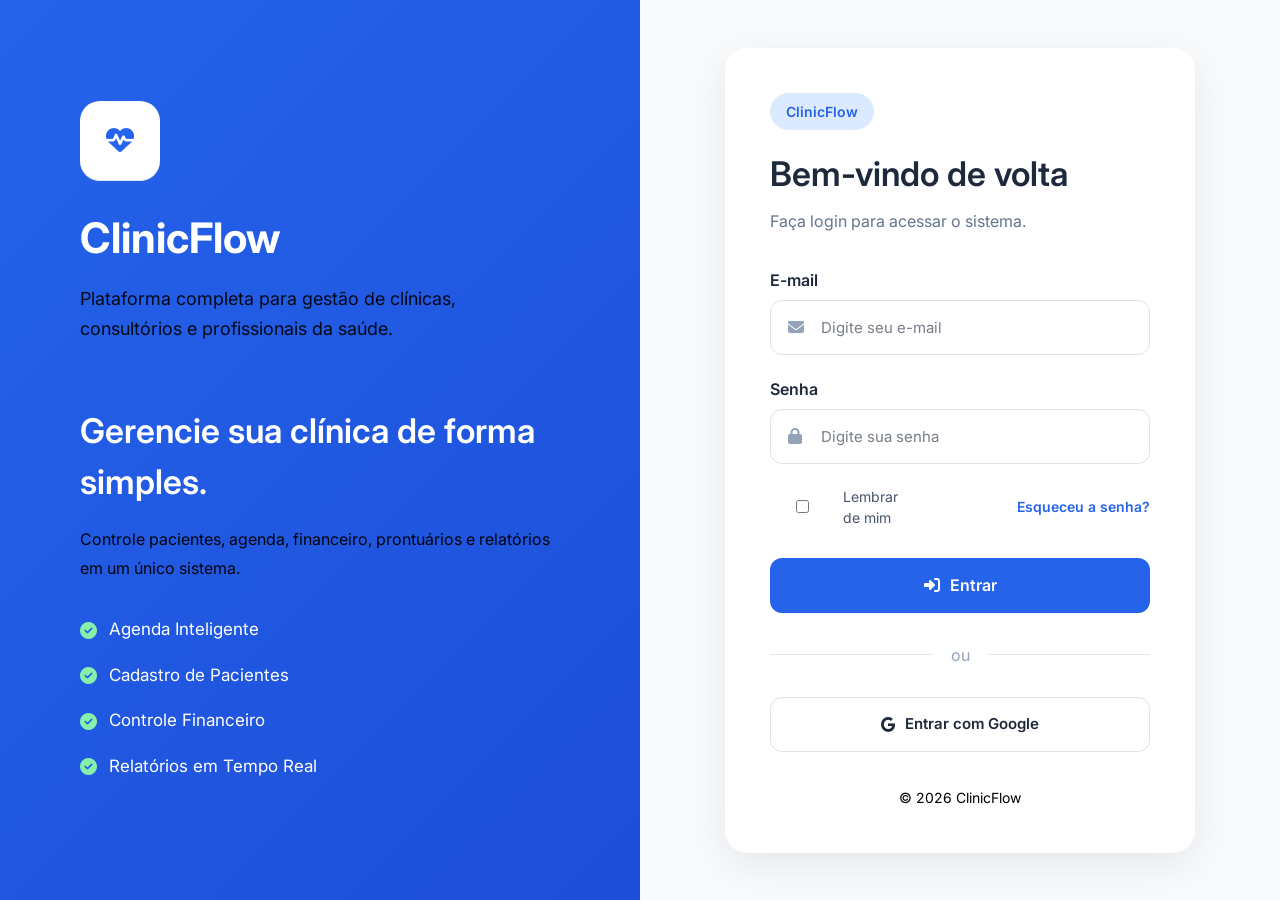
==== html/agenda.html @ 04e62cc4 "Primeiro commit" ====
<!doctype html>
<html lang="pt-BR">

<head>
  <meta charset="UTF-8" />
  <meta name="viewport" content="width=device-width, initial-scale=1.0" />
  <title>Agenda | ClinicFlow</title>
  <link rel="stylesheet" href="../assets/css/reset.css" />
  <link rel="stylesheet" href="../assets/css/variables.css" />
  <link rel="stylesheet" href="../assets/css/global.css" />
  <link rel="stylesheet" href="../assets/css/agenda.css" />
  <link rel="preconnect" href="https://fonts.googleapis.com" />
  <link rel="preconnect" href="https://fonts.gstatic.com" crossorigin />
  <link href="https://fonts.googleapis.com/css2?family=Inter:wght@300;400;500;600;700&display=swap" rel="stylesheet" />
  <link rel="stylesheet" href="https://cdnjs.cloudflare.com/ajax/libs/font-awesome/6.7.2/css/all.min.css" />
</head>

<body>
  <div class="layout">
    <!-- =========================
         SIDEBAR
    ========================== -->
    <aside class="sidebar" id="sidebar">
      <div class="logo">
        <i class="fa-solid fa-heart-pulse"></i>
        <span>ClinicFlow</span>
      </div>
      <nav>
        <ul>
          <li>
            <a href="dashboard.html">
              <i class="fa-solid fa-house"></i>
              Dashboard
            </a>
          </li>
          <li>
            <a href="pacientes.html">
              <i class="fa-solid fa-users"></i>
              Pacientes
            </a>
          </li>
          <li class="active">
            <a href="agenda.html">
              <i class="fa-solid fa-calendar-days"></i>
              Agenda
            </a>
          </li>
          <li>
            <a href="profissionais.html">
              <i class="fa-solid fa-user-doctor"></i>
              Profissionais
            </a>
          </li>
          <li>
            <a href="servicos.html">
              <i class="fa-solid fa-stethoscope"></i>
              Serviços
            </a>
          </li>
          <li>
            <a href="financeiro.html">
              <i class="fa-solid fa-wallet"></i>
              Financeiro
            </a>
          </li>
          <li>
            <a href="relatorios.html">
              <i class="fa-solid fa-chart-line"></i>
              Relatórios
            </a>
          </li>
          <li>
            <a href="configuracoes.html">
              <i class="fa-solid fa-gear"></i>
              Configurações
            </a>
          </li>
        </ul>
      </nav>
      <div class="sidebar-footer">
        <div class="user">
          <img src="https://i.pravatar.cc/80?img=12" />
          <div>
            <strong> Administrador </strong>
            <span> admin@clinicflow.com </span>
          </div>
        </div>
        <button class="btn btn-danger" id="btnSair">
          <i class="fa-solid fa-right-from-bracket"></i>
          Sair
        </button>
      </div>
    </aside>
    <div id="overlay" class="overlay"></div>
    <!-- =========================
         CONTEÚDO
    ========================== -->
    <main class="content">
      <!-- Topbar -->
      <header class="topbar">
        <button id="btnMenu" class="menu-toggle">
          <i class="fa-solid fa-bars"></i>
        </button>
        <div class="page-title-info">
          <h1>Agenda</h1>
          <p>Gerencie todos os agendamentos da clínica.</p>
        </div>
        <div class="topbar-right">
          <button class="btn btn-primary" id="btnNovoAgendamento">
            <i class="fa-solid fa-calendar-plus"></i>
            Novo Agendamento
          </button>
        </div>
      </header>
      <!-- Navegação entre datas -->
      <section class="agenda-navigation">
        <button class="btn btn-secondary" id="btnDiaAnterior">
          <i class="fa-solid fa-chevron-left"></i>
        </button>
        <button class="btn btn-light" id="btnHoje">
          Hoje
        </button>
        <div class="agenda-date" id="dataAtual">
          09 de Julho de 2026
        </div>
        <button class="btn btn-secondary" id="btnProximoDia">
          <i class="fa-solid fa-chevron-right"></i>
        </button>
      </section>
      <!-- Filtros -->
      <section class="agenda-filters">
        <div class="form-group">
          <label> Profissional </label>
          <select id="filtroProfissional" class="form-control">
            <option value="todos">Todos</option>
          </select>
        </div>
        <div class="form-group">
          <label> Status </label>
          <select id="filtroStatus" class="form-control">
            <option value="todos">Todos</option>
            <option value="confirmado">Confirmado</option>
            <option value="pendente">Pendente</option>
            <option value="cancelado">Cancelado</option>
            <option value="concluido">Concluído</option>
          </select>
        </div>
        <div class="form-group flex-grow">
          <label> Pesquisar Paciente </label>
          <input type="text" id="pesquisaAgenda" class="form-control" placeholder="Digite o nome do paciente..." />
        </div>
      </section>
      <!-- Timeline (continua na Parte 2) -->
      <section class="agenda-container">
        <div id="agendaTimeline" class="agenda-timeline">
          <!-- ==========================================
                     HORÁRIO 07:00
                =========================================== -->
          <div class="timeline-row">
            <div class="timeline-hour">07:00</div>
            <div class="timeline-events" data-hour="07:00">
              <!-- Renderizado via agenda.js -->
            </div>
          </div>
          <!-- ========================================== -->
          <div class="timeline-row">
            <div class="timeline-hour">08:00</div>
            <div class="timeline-events" data-hour="08:00"></div>
          </div>
          <div class="timeline-row">
            <div class="timeline-hour">09:00</div>
            <div class="timeline-events" data-hour="09:00"></div>
          </div>
          <div class="timeline-row">
            <div class="timeline-hour">10:00</div>
            <div class="timeline-events" data-hour="10:00"></div>
          </div>
          <div class="timeline-row">
            <div class="timeline-hour">11:00</div>
            <div class="timeline-events" data-hour="11:00"></div>
          </div>
          <div class="timeline-row">
            <div class="timeline-hour">12:00</div>
            <div class="timeline-events" data-hour="12:00"></div>
          </div>
          <div class="timeline-row">
            <div class="timeline-hour">13:00</div>
            <div class="timeline-events" data-hour="13:00"></div>
          </div>
          <div class="timeline-row">
            <div class="timeline-hour">14:00</div>
            <div class="timeline-events" data-hour="14:00"></div>
          </div>
          <div class="timeline-row">
            <div class="timeline-hour">15:00</div>
            <div class="timeline-events" data-hour="15:00"></div>
          </div>
          <div class="timeline-row">
            <div class="timeline-hour">16:00</div>
            <div class="timeline-events" data-hour="16:00"></div>
          </div>
          <div class="timeline-row">
            <div class="timeline-hour">17:00</div>
            <div class="timeline-events" data-hour="17:00"></div>
          </div>
          <div class="timeline-row">
            <div class="timeline-hour">18:00</div>
            <div class="timeline-events" data-hour="18:00"></div>
          </div>
          <div class="timeline-row">
            <div class="timeline-hour">19:00</div>
            <div class="timeline-events" data-hour="19:00"></div>
          </div>
          <div class="timeline-row">
            <div class="timeline-hour">20:00</div>
            <div class="timeline-events" data-hour="20:00"></div>
          </div>
        </div>
      </section>
      <!-- ==========================================
             LEGENDA
        =========================================== -->
      <section class="agenda-legend">
        <div class="legend-item">
          <span class="legend-color confirmado"></span>
          Confirmado
        </div>
        <div class="legend-item">
          <span class="legend-color pendente"></span>
          Pendente
        </div>
        <div class="legend-item">
          <span class="legend-color cancelado"></span>
          Cancelado
        </div>
        <div class="legend-item">
          <span class="legend-color concluido"></span>
          Concluído
        </div>
      </section>
      <!-- ==========================================
             MODAL NOVO AGENDAMENTO
        =========================================== -->
      <div class="modal-overlay" id="modalAgendamento">
        <div class="modal modal-lg">
          <div class="modal-header">
            <h2>Novo Agendamento</h2>
            <button class="btn btn-danger btn-sm" id="fecharModalAgendamento">
              <i class="fa-solid fa-xmark"></i>
            </button>
          </div>
          <div class="modal-body">
            <div class="grid-2">
              <div class="form-group">
                <label> Paciente </label>
                <select id="pacienteAgendamento" class="form-control">
                  <option value="">Selecione um paciente</option>
                </select>
              </div>
              <div class="form-group">
                <label> Profissional </label>
                <select id="profissionalAgendamento" class="form-control">
                  <option value="">Selecione um profissional</option>
                  <option>Dr. Carlos</option>
                  <option>Dra. Ana</option>
                </select>
              </div>
              <div class="form-group">
                <label> Data </label>
                <input type="date" id="dataAgendamento" class="form-control" />
              </div>
              <div class="form-group">
                <label> Horário </label>
                <input type="time" id="horarioAgendamento" class="form-control" />
              </div>
            </div>
            <div class="form-group">
              <label> Procedimento </label>
              <input type="text" id="procedimentoAgendamento" class="form-control"
                placeholder="Ex.: Consulta, Limpeza, Avaliação" />
            </div>
            <div class="form-group">
              <label> Observações </label>
              <textarea id="observacaoAgendamento" class="form-control" rows="4"
                placeholder="Digite alguma observação..."></textarea>
            </div>
          </div>
          <div class="modal-footer">
            <button class="btn btn-secondary" id="cancelarAgendamento">
              Cancelar
            </button>
            <button class="btn btn-primary" id="salvarAgendamento">
              <i class="fa-solid fa-floppy-disk"></i>
              Salvar Agendamento
            </button>
          </div>
        </div>
      </div>
      <!-- ==========================================
             MODAL DETALHES
        =========================================== -->
      <div class="modal-overlay" id="modalDetalhesAgendamento">
        <div class="modal">
          <div class="modal-header">
            <h2>Detalhes do Agendamento</h2>
            <button class="btn btn-danger btn-sm" id="fecharDetalhesAgendamento">
              <i class="fa-solid fa-xmark"></i>
            </button>
          </div>
          <div class="modal-body" id="conteudoDetalhesAgendamento">
            <!-- Preenchido pelo agenda.js -->
          </div>
          <div class="modal-footer">
            <button class="btn btn-secondary" id="fecharDetalhes">
              Fechar
            </button>
          </div>
        </div>
      </div>
    </main>
  </div>
  <!-- ==========================================
     SCRIPTS
========================================== -->
  <script src="../assets/js/utils.js"></script>
  <script src="../assets/js/storage.js"></script>
  <script src="../assets/js/auth.js"></script>
  <script src="../assets/js/modal.js"></script>
  <script src="../assets/js/table.js"></script>
  <script src="../assets/js/cards.js"></script>
  <script src="../assets/js/agenda.js"></script>
</body>

</html>
---- assets/css/variables.css ----
/* ==========================================================
   VARIABLES.CSS
   ClinicFlow Design System
   ========================================================== */

:root {

    /* ======================================================
       CORES PRINCIPAIS
       ====================================================== */

    --primary: #2563eb;
    --primary-dark: #1d4ed8;
    --primary-light: #dbeafe;

    --secondary: #0f172a;
    --secondary-light: #334155;

    --success: #22c55e;
    --warning: #f59e0b;
    --danger: #ef4444;
    --info: #06b6d4;

    /* ======================================================
       BACKGROUNDS
       ====================================================== */

    --background: #f8fafc;
    --background-secondary: #f1f5f9;
    --background-card: #ffffff;
    --background-hover: #f8fafc;

    /* ======================================================
       TEXTOS
       ====================================================== */

    --text-primary: #0f172a;
    --text-secondary: #475569;
    --text-muted: #94a3b8;
    --text-white: #ffffff;

    /* ======================================================
       BORDAS
       ====================================================== */

    --border-color: #e2e8f0;
    --border-light: #f1f5f9;

    /* ======================================================
       SIDEBAR
       ====================================================== */

    --sidebar-width: 270px;
    --sidebar-collapsed: 80px;

    --sidebar-bg: #ffffff;
    --sidebar-border: #e2e8f0;

    /* ======================================================
       HEADER
       ====================================================== */

    --header-height: 75px;

    /* ======================================================
       RADIUS
       ====================================================== */

    --radius-xs: 6px;
    --radius-sm: 8px;
    --radius-md: 12px;
    --radius-lg: 18px;
    --radius-xl: 24px;
    --radius-round: 999px;

    /* ======================================================
       FONTES
       ====================================================== */

    --font-family: "Inter", sans-serif;

    --font-xs: 12px;
    --font-sm: 14px;
    --font-md: 16px;
    --font-lg: 18px;
    --font-xl: 22px;
    --font-2xl: 28px;
    --font-3xl: 36px;

    /* ======================================================
       PESOS
       ====================================================== */

    --weight-light: 300;
    --weight-regular: 400;
    --weight-medium: 500;
    --weight-semibold: 600;
    --weight-bold: 700;

    /* ======================================================
       ESPAÇAMENTOS
       ====================================================== */

    --space-1: 4px;
    --space-2: 8px;
    --space-3: 12px;
    --space-4: 16px;
    --space-5: 20px;
    --space-6: 24px;
    --space-7: 32px;
    --space-8: 40px;
    --space-9: 48px;
    --space-10: 64px;

    /* ======================================================
       SOMBRAS
       ====================================================== */

    --shadow-xs: 0 1px 2px rgba(15, 23, 42, .05);

    --shadow-sm: 0 2px 6px rgba(15, 23, 42, .08);

    --shadow-md: 0 8px 24px rgba(15, 23, 42, .08);

    --shadow-lg: 0 15px 40px rgba(15, 23, 42, .12);

    --shadow-xl: 0 20px 60px rgba(15, 23, 42, .18);

    /* ======================================================
       TRANSIÇÕES
       ====================================================== */

    --transition-fast: .15s ease;
    --transition: .25s ease;
    --transition-slow: .35s ease;

    /* ======================================================
       Z-INDEX
       ====================================================== */

    --z-sidebar: 100;
    --z-header: 200;
    --z-dropdown: 500;
    --z-modal: 1000;
    --z-toast: 2000;

}

/* ==========================================================
   TEMA ESCURO (Preparado para futuras versões)
   ========================================================== */

[data-theme="dark"] {

    --background: #0f172a;
    --background-secondary: #1e293b;
    --background-card: #1e293b;

    --text-primary: #f8fafc;
    --text-secondary: #cbd5e1;
    --text-muted: #94a3b8;

    --border-color: #334155;

    --sidebar-bg: #111827;
    --sidebar-border: #334155;

}
---- assets/css/global.css ----
/* ==========================================================
   GLOBAL.CSS
   ClinicFlow
   Parte 1 - Estrutura Base
   ========================================================== */
/* ==========================================================
   BODY
   ========================================================== */
body {
  font-family: var(--font-family);
  background: var(--background);
  color: var(--text-primary);
  font-size: var(--font-md);
  line-height: 1.5;
  overflow-x: hidden;
}

/* ==========================================================
   LINKS
   ========================================================== */
a {
  color: inherit;
  text-decoration: none;
  transition: var(--transition);
}

/* ==========================================================
   TITULOS
   ========================================================== */
h1 {
  font-size: var(--font-3xl);
  font-weight: var(--weight-bold);
}

h2 {
  font-size: var(--font-2xl);
  font-weight: var(--weight-semibold);
}

h3 {
  font-size: var(--font-xl);
  font-weight: var(--weight-semibold);
}

h4 {
  font-size: var(--font-lg);
  font-weight: var(--weight-medium);
}

/* ==========================================================
   PARÁGRAFOS
   ========================================================== */
p {
  color: #000000;
}

/* ==========================================================
   LAYOUT
   ========================================================== */
.layout {
  display: flex;
  min-height: 100vh;
}

/* ==========================================================
   SIDEBAR
   ========================================================== */
.sidebar {
  width: var(--sidebar-width);
  background: var(--sidebar-bg);
  border-right: 1px solid var(--border-color);
  display: flex;
  flex-direction: column;
  justify-content: space-between;
  position: fixed;
  top: 0;
  left: 0;
  bottom: 0;
  z-index: var(--z-sidebar);
  transition: transform 0.3s ease;
}

/* ==========================================================
   LOGO
   ========================================================== */
.logo {
  height: 80px;
  display: flex;
  align-items: center;
  gap: 15px;
  padding: 0 25px;
  border-bottom: 1px solid var(--border-color);
}

.logo i {
  font-size: 28px;
  color: var(--primary);
}

.logo span {
  font-size: 22px;
  font-weight: 700;
}

/* ==========================================================
   MENU
   ========================================================== */
.sidebar nav {
  flex: 1;
  padding: 25px 0;
}

.sidebar nav ul {
  display: flex;
  flex-direction: column;
  gap: 6px;
}

.sidebar nav li {
  margin: 0 12px;
}

.sidebar nav a {
  display: flex;
  align-items: center;
  gap: 15px;
  padding: 14px 18px;
  border-radius: 12px;
  color: var(--text-secondary);
  font-weight: 500;
  transition: 0.25s;
}

.sidebar nav a:hover {
  background: var(--primary-light);
  color: var(--primary);
}

.sidebar nav li.active a {
  background: var(--primary);
  color: white;
}

.sidebar nav i {
  width: 20px;
  text-align: center;
  font-size: 18px;
}

/* ==========================================================
   FOOTER SIDEBAR
   ========================================================== */
.sidebar-footer {
  border-top: 1px solid var(--border-color);
  padding: 20px;
}

.user {
  display: flex;
  align-items: center;
  gap: 12px;
  margin-bottom: 20px;
}

.user img {
  width: 48px;
  height: 48px;
  border-radius: 50%;
}

.user strong {
  display: block;
  font-size: 15px;
}

.user span {
  color: var(--text-muted);
  font-size: 13px;
}

/* ==========================================================
   BOTÃO SAIR
   ========================================================== */
.logout {
  width: 100%;
  height: 48px;
  border-radius: 12px;
  background: #ef4444;
  color: white;
  display: flex;
  justify-content: center;
  align-items: center;
  gap: 10px;
  transition: 0.25s;
}

.logout:hover {
  background: #dc2626;
}

/* ==========================================================
   CONTENT
   ========================================================== */
.content {
  margin-left: var(--sidebar-width);
  flex: 1;
  display: flex;
  flex-direction: column;
  min-height: 100vh;
  padding: 32px 40px;
}

/* ==========================================================
   TOPBAR
   ========================================================== */
.topbar {
  height: 75px;
  background: white;
  border-bottom: 1px solid var(--border-color);
  display: flex;
  justify-content: space-between;
  align-items: center;
  padding: 0 35px;
}

/* ==========================================================
   PESQUISA
   ========================================================== */
.search {
  position: relative;
  width: 340px;
}

.search i {
  position: absolute;
  left: 18px;
  top: 50%;
  transform: translateY(-50%);
  color: var(--text-muted);
}

.search input {
  width: 100%;
  height: 46px;
  background: #f8fafc;
  border: 1px solid var(--border-color);
  border-radius: 12px;
  padding-left: 48px;
  transition: 0.25s;
}

.search input:focus {
  border-color: var(--primary);
  background: white;
}

/* ==========================================================
   ACTIONS
   ========================================================== */
.actions {
  display: flex;
  gap: 12px;
}

.actions button {
  width: 44px;
  height: 44px;
  border-radius: 12px;
  background: white;
  border: 1px solid var(--border-color);
  transition: 0.25s;
}

.actions button:hover {
  background: var(--primary-light);
  color: var(--primary);
}

/* ==========================================================
   TITULO DA PÁGINA
   ========================================================== */
.page-title {
  display: flex;
  justify-content: space-between;
  align-items: center;
  padding: 35px;
}

.page-title p {
  margin-top: 6px;
}

/* ==========================================================
   CONTAINER PADRÃO
   ========================================================== */
.container {
  width: 100%;
  max-width: 1400px;
  margin: auto;
  padding: 30px;
}

/* ==========================================================
   RODAPÉ
   ========================================================== */
footer {
  margin-top: auto;
  text-align: center;
  padding: 30px;
  color: var(--text-muted);
  font-size: 14px;
  border-top: 1px solid var(--border-color);
  background: white;
}

/* ==========================================================
   UTILITÁRIOS
   ========================================================== */
.text-center {
  text-align: center;
}

.text-right {
  text-align: right;
}

.text-left {
  text-align: left;
}

.mt-1 {
  margin-top: 8px;
}

.mt-2 {
  margin-top: 16px;
}

.mt-3 {
  margin-top: 24px;
}

.mt-4 {
  margin-top: 32px;
}

.mb-1 {
  margin-bottom: 8px;
}

.mb-2 {
  margin-bottom: 16px;
}

.mb-3 {
  margin-bottom: 24px;
}

.mb-4 {
  margin-bottom: 32px;
}

.d-flex {
  display: flex;
}

.justify-between {
  justify-content: space-between;
}

.align-center {
  align-items: center;
}

.gap-1 {
  gap: 8px;
}

.gap-2 {
  gap: 16px;
}

.gap-3 {
  gap: 24px;
}

/* ==========================================================
   BOTÕES
   ========================================================== */
.btn {
  display: inline-flex;
  align-items: center;
  justify-content: center;
  gap: 10px;
  padding: 12px 22px;
  border-radius: 12px;
  border: none;
  cursor: pointer;
  font-size: 15px;
  font-weight: 600;
  transition: var(--transition);
}

.btn:hover {
  transform: translateY(-2px);
}

.btn-primary {
  background: var(--primary);
  color: white;
}

.btn-primary:hover {
  background: var(--primary-dark);
}

.btn-secondary {
  background: white;
  color: var(--text-primary);
  border: 1px solid var(--border-color);
}

.btn-secondary:hover {
  background: var(--background-secondary);
}

.btn-success {
  background: var(--success);
  color: white;
}

.btn-warning {
  background: var(--warning);
  color: white;
}

.btn-danger {
  background: var(--danger);
  color: white;
}

.btn-sm {
  height: 38px;
  padding: 0 16px;
  font-size: 14px;
}

.btn-lg {
  height: 52px;
  padding: 0 28px;
}

/* ==========================================================
   INPUTS
   ========================================================== */
.form-group {
  margin-bottom: 20px;
}

.form-group label {
  display: block;
  margin-bottom: 8px;
  font-size: 14px;
  font-weight: 600;
  color: var(--text-primary);
}

.form-control {
  width: 100%;
  height: 48px;
  padding: 0 16px;
  background: white;
  border: 1px solid var(--border-color);
  border-radius: 12px;
  transition: var(--transition);
}

.form-control:focus {
  border-color: var(--primary);
  box-shadow: 0 0 0 4px rgba(37, 99, 235, 0.1);
}

/* ==========================================================
   TEXTAREA
   ========================================================== */
textarea.form-control {
  min-height: 140px;
  padding: 16px;
  resize: vertical;
}

/* ==========================================================
   SELECT
   ========================================================== */
select.form-control {
  cursor: pointer;
}

/* ==========================================================
   INPUT COM ÍCONE
   ========================================================== */
.input-icon {
  position: relative;
}

.input-icon i {
  position: absolute;
  left: 16px;
  top: 50%;
  transform: translateY(-50%);
  color: var(--text-muted);
}

.input-icon input {
  padding-left: 46px;
}

/* ==========================================================
   CHECKBOX
   ========================================================== */
.checkbox {
  display: flex;
  align-items: center;
  gap: 10px;
  cursor: pointer;
}

.checkbox input {
  width: 18px;
  height: 18px;
}

/* ==========================================================
   RADIO
   ========================================================== */
.radio {
  display: flex;
  align-items: center;
  gap: 10px;
}

.radio input {
  width: 18px;
  height: 18px;
}

/* ==========================================================
   CARDS
   ========================================================== */
.card {
  background: white;
  border-radius: 18px;
  padding: 24px;
  border: 1px solid var(--border-color);
  box-shadow: var(--shadow-sm);
}

.card-header {
  display: flex;
  justify-content: space-between;
  align-items: center;
  margin-bottom: 20px;
}

.card-title {
  font-size: 18px;
  font-weight: 600;
}

/* ==========================================================
   GRID DE CARDS
   ========================================================== */
.cards {
  display: grid;
  grid-template-columns: repeat(auto-fit, minmax(250px, 1fr));
  gap: 24px;
  padding: 0 35px 35px;
}

/* ==========================================================
   CARD ESTATÍSTICA
   ========================================================== */
.stats-card {
  background: white;
  border-radius: 18px;
  padding: 24px;
  display: flex;
  justify-content: space-between;
  align-items: center;
  border: 1px solid var(--border-color);
  box-shadow: var(--shadow-sm);
  transition: var(--transition);
}

.stats-card:hover {
  transform: translateY(-4px);
  box-shadow: var(--shadow-md);
}

.stats-info span {
  color: var(--text-secondary);
  font-size: 14px;
}

.stats-info h2 {
  margin-top: 8px;
  font-size: 32px;
}

.stats-icon {
  width: 62px;
  height: 62px;
  border-radius: 16px;
  background: var(--primary-light);
  display: flex;
  align-items: center;
  justify-content: center;
  font-size: 28px;
  color: var(--primary);
}

/* ==========================================================
   PAINÉIS
   ========================================================== */
.panel {
  background: white;
  border-radius: 18px;
  border: 1px solid var(--border-color);
  box-shadow: var(--shadow-sm);
}

.panel-header {
  padding: 20px 24px;
  border-bottom: 1px solid var(--border-color);
}

.panel-body {
  padding: 24px;
}

/* ==========================================================
   BADGES
   ========================================================== */
.badge {
  display: inline-flex;
  align-items: center;
  justify-content: center;
  padding: 6px 12px;
  border-radius: 999px;
  font-size: 13px;
  font-weight: 600;
}

.badge-success {
  background: #dcfce7;
  color: #166534;
}

.badge-warning {
  background: #fef3c7;
  color: #92400e;
}

.badge-danger {
  background: #fee2e2;
  color: #991b1b;
}

.badge-info {
  background: #dbeafe;
  color: #1d4ed8;
}

/* ==========================================================
   DIVISOR
   ========================================================== */
.divider {
  width: 100%;
  height: 1px;
  background: var(--border-color);
  margin: 24px 0;
}

/* ==========================================================
   AVATAR
   ========================================================== */
.avatar {
  width: 42px;
  height: 42px;
  border-radius: 50%;
  object-fit: cover;
}

/* ==========================================================
   LOADER
   ========================================================== */
.loader {
  width: 42px;
  height: 42px;
  border: 4px solid var(--background-secondary);
  border-top: 4px solid var(--primary);
  border-radius: 50%;
  animation: spin 0.8s linear infinite;
}

@keyframes spin {
  from {
    transform: rotate(0deg);
  }

  to {
    transform: rotate(360deg);
  }
}

/* ==========================================================
   ANIMAÇÕES
   ========================================================== */
.fade-in {
  animation: fade 0.4s ease;
}

@keyframes fade {
  from {
    opacity: 0;
    transform: translateY(10px);
  }

  to {
    opacity: 1;
    transform: translateY(0);
  }
}

/* ==========================================================
   GLOBAL.CSS
   ClinicFlow
   Parte 3 - Tabelas, Dashboard e Componentes
   ========================================================== */

/* ==========================================================
   GRID DASHBOARD
   ========================================================== */

.dashboard-grid {
  display: grid;

  grid-template-columns: 2fr 1fr;

  gap: 24px;

  padding: 0 35px 35px;
}

.dashboard-row {
  display: grid;

  grid-template-columns: repeat(auto-fit, minmax(280px, 1fr));

  gap: 24px;
}

/* ==========================================================
   TABELAS
   ========================================================== */

.table-responsive {
  width: 100%;

  overflow-x: auto;
}

.table {
  width: 100%;

  border-collapse: collapse;
}

.table thead {
  background: var(--background-secondary);
}

.table thead th {
  padding: 16px 20px;

  font-size: 14px;

  font-weight: 600;

  color: var(--text-secondary);

  border-bottom: 1px solid var(--border-color);
}

.table tbody td {
  padding: 18px 20px;

  border-bottom: 1px solid var(--border-color);

  color: var(--text-primary);
}

.table tbody tr {
  transition: var(--transition);
}

.table tbody tr:hover {
  background: var(--background-hover);
}

.table tbody tr:last-child td {
  border-bottom: none;
}

/* ==========================================================
   STATUS
   ========================================================== */

.status {
  display: inline-flex;

  align-items: center;

  justify-content: center;

  padding: 6px 12px;

  border-radius: 999px;

  font-size: 13px;

  font-weight: 600;
}

.status-confirmado {
  background: #dcfce7;

  color: #15803d;
}

.status-agendado {
  background: #dbeafe;

  color: #1d4ed8;
}

.status-andamento {
  background: #fef3c7;

  color: #a16207;
}

.status-cancelado {
  background: #fee2e2;

  color: #b91c1c;
}

.status-finalizado {
  background: #e2e8f0;

  color: #334155;
}

/* ==========================================================
   LISTAS
   ========================================================== */

.list {
  display: flex;

  flex-direction: column;
}

.list-item {
  display: flex;

  justify-content: space-between;

  align-items: center;

  padding: 18px 22px;

  border-bottom: 1px solid var(--border-color);

  transition: var(--transition);
}

.list-item:last-child {
  border-bottom: none;
}

.list-item:hover {
  background: var(--background-hover);
}

/* ==========================================================
   ATENDIMENTOS
   ========================================================== */

.appointment {
  display: flex;

  flex-direction: column;

  gap: 4px;

  padding: 18px 24px;

  border-bottom: 1px solid var(--border-color);
}

.appointment:last-child {
  border-bottom: none;
}

.appointment strong {
  font-size: 18px;
}

.appointment span {
  font-weight: 600;
}

.appointment small {
  color: var(--text-muted);
}

/* ==========================================================
   PAGINAÇÃO
   ========================================================== */

.pagination {
  display: flex;

  justify-content: flex-end;

  align-items: center;

  gap: 10px;

  margin-top: 24px;
}

.pagination button {
  width: 40px;

  height: 40px;

  border-radius: 10px;

  border: 1px solid var(--border-color);

  background: white;

  transition: var(--transition);
}

.pagination button:hover {
  background: var(--primary-light);

  color: var(--primary);
}

.pagination .active {
  background: var(--primary);

  color: white;
}

/* ==========================================================
   FILTROS
   ========================================================== */

.filters {
  display: flex;

  justify-content: space-between;

  align-items: center;

  gap: 20px;

  margin-bottom: 24px;
}

.filters-left {
  display: flex;

  gap: 16px;

  flex-wrap: wrap;
}

.filters-right {
  display: flex;

  gap: 16px;
}

/* ==========================================================
   BREADCRUMB
   ========================================================== */

.breadcrumb {
  display: flex;

  align-items: center;

  gap: 10px;

  margin-bottom: 25px;

  font-size: 14px;

  color: var(--text-muted);
}

.breadcrumb i {
  font-size: 12px;
}

/* ==========================================================
   ALERTAS
   ========================================================== */

.alert {
  display: flex;

  align-items: center;

  gap: 15px;

  padding: 18px 20px;

  border-radius: 12px;

  margin-bottom: 20px;
}

.alert-success {
  background: #dcfce7;

  color: #166534;
}

.alert-warning {
  background: #fef3c7;

  color: #92400e;
}

.alert-danger {
  background: #fee2e2;

  color: #991b1b;
}

.alert-info {
  background: #dbeafe;

  color: #1d4ed8;
}

/* ==========================================================
   CHART
   ========================================================== */

.chart-placeholder {
  height: 320px;

  display: flex;

  flex-direction: column;

  justify-content: center;

  align-items: center;

  gap: 20px;

  color: var(--text-muted);
}

.chart-placeholder i {
  font-size: 64px;

  color: var(--primary);
}

/* ==========================================================
   GRID 2 COLUNAS
   ========================================================== */

.grid-2 {
  display: grid;

  grid-template-columns: 1fr 1fr;

  gap: 24px;
}

/* ==========================================================
   GRID 3 COLUNAS
   ========================================================== */

.grid-3 {
  display: grid;

  grid-template-columns: repeat(3, 1fr);

  gap: 24px;
}

/* ==========================================================
   GRID 4 COLUNAS
   ========================================================== */

.grid-4 {
  display: grid;

  grid-template-columns: repeat(4, 1fr);

  gap: 24px;
}

/* ==========================================================
   FLEX
   ========================================================== */

.flex {
  display: flex;
}

.flex-column {
  flex-direction: column;
}

.flex-wrap {
  flex-wrap: wrap;
}

.justify-center {
  justify-content: center;
}

.justify-end {
  justify-content: flex-end;
}

.align-start {
  align-items: flex-start;
}

.align-end {
  align-items: flex-end;
}

/* ==========================================================
   ESPAÇAMENTOS
   ========================================================== */

.p-1 {
  padding: 8px;
}

.p-2 {
  padding: 16px;
}

.p-3 {
  padding: 24px;
}

.p-4 {
  padding: 32px;
}

.pt-1 {
  padding-top: 8px;
}

.pt-2 {
  padding-top: 16px;
}

.pt-3 {
  padding-top: 24px;
}

.pt-4 {
  padding-top: 32px;
}

.pb-1 {
  padding-bottom: 8px;
}

.pb-2 {
  padding-bottom: 16px;
}

.pb-3 {
  padding-bottom: 24px;
}

.pb-4 {
  padding-bottom: 32px;
}

.ml-auto {
  margin-left: auto;
}

.mr-auto {
  margin-right: auto;
}

/* ==========================================================
   RESPONSIVIDADE
   ========================================================== */

@media (max-width: 1200px) {
  .dashboard-grid {
    grid-template-columns: 1fr;
  }

  .grid-4 {
    grid-template-columns: repeat(2, 1fr);
  }
}

@media (max-width: 992px) {
  .sidebar {
    width: 90px;
  }

  .sidebar span {
    display: none;
  }

  .content {
    margin-left: 90px;
  }

  .logo {
    justify-content: center;

    padding: 0;
  }

  .logo span {
    display: none;
  }

  .user div {
    display: none;
  }

  .filters {
    flex-direction: column;

    align-items: flex-start;
  }

  .grid-3 {
    grid-template-columns: 1fr;
  }

  .grid-2 {
    grid-template-columns: 1fr;
  }
}

@media (max-width: 768px) {
  .cards {
    grid-template-columns: 1fr;

    padding: 20px;
  }

  .page-title {
    flex-direction: column;

    align-items: flex-start;

    gap: 20px;

    padding: 20px;
  }

  .topbar {
    padding: 0 20px;
  }

  .search {
    width: 220px;
  }

  .grid-4 {
    grid-template-columns: 1fr;
  }
}

@media (max-width: 576px) {
  .search {
    display: none;
  }

  .content {
    margin-left: 0;
  }

  .sidebar {
    transform: translateX(-100%);
  }
}

/* ==========================================================
   GLOBAL.CSS
   ClinicFlow
   Parte 4 - Componentes Avançados
   ========================================================== */

/* ==========================================================
   MODAL
   ========================================================== */

.modal-overlay {
  position: fixed;

  inset: 0;

  background: rgba(15, 23, 42, 0.55);

  display: flex;

  justify-content: center;

  align-items: center;

  opacity: 0;

  visibility: hidden;

  transition: 0.25s;

  z-index: var(--z-modal);
}

.modal-overlay.active {
  display: flex;

  opacity: 1;

  visibility: visible;
}

.modal {
  width: 100%;

  max-width: 650px;

  background: white;

  border-radius: 20px;

  overflow: hidden;

  box-shadow: var(--shadow-lg);

  transform: translateY(20px);

  transition: 0.25s;
}

.modal-overlay.active .modal {
  transform: translateY(0);
}

.modal-header {
  display: flex;

  justify-content: space-between;

  align-items: center;

  padding: 24px;

  border-bottom: 1px solid var(--border-color);
}

.modal-body {
  padding: 24px;
}

.modal-footer {
  display: flex;

  justify-content: flex-end;

  gap: 16px;

  padding: 24px;

  border-top: 1px solid var(--border-color);
}

/* ==========================================================
   DROPDOWN
   ========================================================== */

.dropdown {
  position: relative;
}

.dropdown-menu {
  position: absolute;

  top: 110%;

  right: 0;

  width: 220px;

  background: white;

  border-radius: 14px;

  border: 1px solid var(--border-color);

  box-shadow: var(--shadow-md);

  display: none;

  overflow: hidden;

  z-index: 500;
}

.dropdown.open .dropdown-menu {
  display: block;
}

.dropdown-menu a {
  display: flex;

  align-items: center;

  gap: 12px;

  padding: 14px 18px;

  transition: 0.2s;
}

.dropdown-menu a:hover {
  background: var(--background-secondary);
}

/* ==========================================================
   TOAST
   ========================================================== */

.toast-container {
  position: fixed;

  top: 25px;

  right: 25px;

  display: flex;

  flex-direction: column;

  gap: 15px;

  z-index: var(--z-toast);
}

.toast {
  min-width: 320px;

  padding: 18px;

  border-radius: 14px;

  background: white;

  border-left: 5px solid var(--primary);

  box-shadow: var(--shadow-md);

  animation: toastShow 0.35s ease;
}

.toast-success {
  border-left-color: var(--success);
}

.toast-warning {
  border-left-color: var(--warning);
}

.toast-danger {
  border-left-color: var(--danger);
}

@keyframes toastShow {
  from {
    opacity: 0;

    transform: translateX(40px);
  }

  to {
    opacity: 1;

    transform: translateX(0);
  }
}

/* ==========================================================
   TABS
   ========================================================== */

.tabs {
  display: flex;

  gap: 10px;

  border-bottom: 1px solid var(--border-color);
}

.tab {
  padding: 14px 20px;

  cursor: pointer;

  border-bottom: 3px solid transparent;

  transition: 0.25s;

  font-weight: 600;
}

.tab:hover {
  color: var(--primary);
}

.tab.active {
  color: var(--primary);

  border-color: var(--primary);
}

/* ==========================================================
   ACCORDION
   ========================================================== */

.accordion {
  border: 1px solid var(--border-color);

  border-radius: 14px;

  overflow: hidden;
}

.accordion-item {
  border-bottom: 1px solid var(--border-color);
}

.accordion-item:last-child {
  border-bottom: none;
}

.accordion-header {
  padding: 18px 22px;

  cursor: pointer;

  font-weight: 600;

  background: white;
}

.accordion-content {
  display: none;

  padding: 20px;

  background: var(--background-secondary);
}

.accordion-item.active .accordion-content {
  display: block;
}

/* ==========================================================
   TOOLTIP
   ========================================================== */

.tooltip {
  position: relative;

  cursor: pointer;
}

.tooltip:hover::after {
  content: attr(data-tooltip);

  position: absolute;

  bottom: 120%;

  left: 50%;

  transform: translateX(-50%);

  background: #0f172a;

  color: white;

  padding: 8px 12px;

  border-radius: 8px;

  font-size: 13px;

  white-space: nowrap;
}

/* ==========================================================
   PROGRESS BAR
   ========================================================== */

.progress {
  width: 100%;

  height: 10px;

  background: #e2e8f0;

  border-radius: 999px;

  overflow: hidden;
}

.progress-bar {
  height: 100%;

  background: var(--primary);

  border-radius: 999px;
}

/* ==========================================================
   TIMELINE
   ========================================================== */

.timeline {
  border-left: 3px solid var(--primary);

  padding-left: 24px;
}

.timeline-item {
  margin-bottom: 28px;

  position: relative;
}

.timeline-item::before {
  content: "";

  width: 14px;

  height: 14px;

  border-radius: 50%;

  background: var(--primary);

  position: absolute;

  left: -32px;

  top: 5px;
}

/* ==========================================================
   SKELETON LOADING
   ========================================================== */

.skeleton {
  background: linear-gradient(90deg, #f1f5f9 25%, #e2e8f0 50%, #f1f5f9 75%);

  background-size: 200% 100%;

  animation: skeleton 1.4s infinite;

  border-radius: 10px;
}

@keyframes skeleton {
  from {
    background-position: 200% 0;
  }

  to {
    background-position: -200% 0;
  }
}

/* ==========================================================
   GOOGLE CALENDAR (BASE)
   ========================================================== */

.calendar {
  display: grid;

  grid-template-columns: 90px repeat(7, 1fr);
}

.calendar-header {
  display: grid;

  grid-template-columns: 90px repeat(7, 1fr);

  border-bottom: 1px solid var(--border-color);
}

.calendar-header div {
  padding: 18px;

  text-align: center;

  font-weight: 600;
}

.calendar-hour {
  height: 70px;

  border-bottom: 1px solid var(--border-light);

  padding: 8px;
}

.calendar-cell {
  border-left: 1px solid var(--border-light);

  border-bottom: 1px solid var(--border-light);

  position: relative;

  min-height: 70px;
}

.calendar-event {
  position: absolute;

  left: 6px;

  right: 6px;

  top: 6px;

  background: var(--primary);

  color: white;

  padding: 8px;

  border-radius: 10px;

  font-size: 13px;
}

/* ==========================================================
   DARK MODE
   ========================================================== */

[data-theme="dark"] .card,
[data-theme="dark"] .panel,
[data-theme="dark"] .modal,
[data-theme="dark"] .dropdown-menu,
[data-theme="dark"] .toast {
  background: var(--background-card);
}

[data-theme="dark"] .table thead {
  background: #1e293b;
}

[data-theme="dark"] .table tbody tr:hover {
  background: #1e293b;
}

[data-theme="dark"] .topbar {
  background: var(--background-card);
}

[data-theme="dark"] footer {
  background: var(--background-card);
}

[data-theme="dark"] .search input {
  background: #1e293b;
}

/* ==========================================================
   EFEITOS
   ========================================================== */

.hover-lift {
  transition: 0.25s;
}

.hover-lift:hover {
  transform: translateY(-5px);

  box-shadow: var(--shadow-md);
}

.scale {
  transition: 0.25s;
}

.scale:hover {
  transform: scale(1.03);
}

.rotate:hover {
  transform: rotate(3deg);
}
---- assets/css/agenda.css ----
/* ==========================================================
   AGENDA.CSS
   ClinicFlow
   ========================================================== */
/* ==========================================================
   CONTEÚDO PRINCIPAL
   ========================================================== */
.content {
  display: flex;
  flex-direction: column;
  gap: 24px;
}

/* ==========================================================
   OVERLAY DO MENU
   ========================================================== */
.overlay {
  position: fixed;
  inset: 0;
  background: rgba(0, 0, 0, 0.45);
  opacity: 0;
  visibility: hidden;
  transition: 0.3s;
  z-index: 998;
}

.overlay.active {
  opacity: 1;
  visibility: visible;
}

/*=====================================================
TOPBAR
=====================================================*/
.topbar {
  display: flex;
  align-items: center;
  justify-content: space-between;
  gap: 24px;
  padding: 24px 30px;
  background: #fff;
  border-radius: 18px;
  box-shadow: var(--shadow-sm);
}

.page-title-info {
  flex: 1;
}

.page-title-info h1 {
  margin: 0;
  font-size: 34px;
  font-weight: 700;
  color: var(--gray-900);
}

.page-title-info p {
  margin-top: 8px;
  color: var(--gray-500);
  font-size: 15px;
  line-height: 1.6;
}

.topbar-right {
  display: flex;
  align-items: center;
}

/* ==========================================================
   NAVEGAÇÃO DA AGENDA
   ========================================================== */
.agenda-navigation {
  display: flex;
  align-items: center;
  justify-content: center;
  gap: 16px;
  padding: 20px;
  background: var(--white);
  border-radius: 16px;
  box-shadow: var(--shadow-sm);
}

.agenda-date {
  min-width: 220px;
  text-align: center;
  font-size: 1rem;
  font-weight: 600;
  color: var(--gray-800);
}

/* ==========================================================
   FILTROS
   ========================================================== */
.agenda-filters {
  display: grid;
  grid-template-columns: 220px 180px 1fr;
  gap: 20px;
  padding: 24px;
  background: var(--white);
  border-radius: 16px;
  box-shadow: var(--shadow-sm);
}

.agenda-filters .form-group {
  display: flex;
  flex-direction: column;
  gap: 8px;
}

.agenda-filters label {
  font-size: 0.9rem;
  font-weight: 600;
  color: var(--gray-700);
}

.flex-grow {
  width: 100%;
}

/* ==========================================================
   CONTAINER DA TIMELINE
   ========================================================== */
.agenda-container {
  background: var(--white);
  border-radius: 18px;
  overflow: hidden;
  box-shadow: var(--shadow-md);
}

.agenda-timeline {
  display: flex;
  flex-direction: column;
}

/* ==========================================================
   LINHAS DA TIMELINE
   ========================================================== */
.timeline-row {
  display: grid;
  grid-template-columns: 90px 1fr;
  min-height: 90px;
  border-bottom: 1px solid var(--gray-200);
}

.timeline-row:last-child {
  border-bottom: none;
}

/* ==========================================================
   COLUNA HORÁRIO
   ========================================================== */
.timeline-hour {
  display: flex;
  align-items: flex-start;
  justify-content: center;
  padding-top: 18px;
  background: var(--gray-50);
  border-right: 1px solid var(--gray-200);
  font-size: 0.9rem;
  font-weight: 700;
  color: var(--gray-700);
}

/* ==========================================================
   ÁREA DOS EVENTOS
   ========================================================== */
.timeline-events {
  position: relative;
  display: flex;
  flex-direction: column;
  justify-content: center;
  gap: 12px;
  padding: 14px 18px;
  background: var(--white);
  transition: background 0.25s ease;
}

.timeline-events:hover {
  background: #f8fbff;
}

.timeline-events:empty::after {
  content: "Horário disponível";
  font-size: 0.82rem;
  color: var(--gray-400);
  font-style: italic;
}

/* ==========================================================
   BARRA DE ROLAGEM
   ========================================================== */
.agenda-container::-webkit-scrollbar {
  width: 8px;
  height: 8px;
}

.agenda-container::-webkit-scrollbar-thumb {
  background: var(--gray-300);
  border-radius: 50px;
}

.agenda-container::-webkit-scrollbar-thumb:hover {
  background: var(--primary);
}

.agenda-container::-webkit-scrollbar-track {
  background: transparent;
}

/* ==========================================================
   CARDS DE AGENDAMENTO
========================================================== */
.agenda-card {
  display: flex;
  justify-content: space-between;
  align-items: flex-start;
  gap: 18px;
  padding: 18px;
  border-radius: 14px;
  border-left: 6px solid var(--primary);
  background: var(--white);
  box-shadow: var(--shadow-sm);
  cursor: pointer;
  transition: all 0.25s ease;
}

.agenda-card:hover {
  transform: translateY(-2px);
  box-shadow: var(--shadow-md);
}

/* ==========================================================
   INFORMAÇÕES DO CARD
========================================================== */
.agenda-card-info {
  display: flex;
  flex-direction: column;
  gap: 6px;
  flex: 1;
}

.agenda-card-paciente {
  font-size: 1rem;
  font-weight: 700;
  color: var(--gray-900);
}

.agenda-card-profissional {
  font-size: 0.9rem;
  color: var(--gray-600);
}

.agenda-card-procedimento {
  font-size: 0.88rem;
  color: var(--gray-500);
}

.agenda-card-observacao {
  margin-top: 4px;
  font-size: 0.82rem;
  color: var(--gray-500);
  font-style: italic;
}

/* ==========================================================
   HORÁRIO
========================================================== */
.agenda-card-horario {
  display: flex;
  align-items: center;
  gap: 6px;
  font-size: 0.85rem;
  font-weight: 600;
  color: var(--gray-700);
}

.agenda-card-horario i {
  color: var(--primary);
}

/* ==========================================================
   AÇÕES
========================================================== */
.agenda-card-actions {
  display: flex;
  align-items: center;
  gap: 10px;
}

.agenda-card-actions button {
  width: 34px;
  height: 34px;
  border: none;
  border-radius: 8px;
  cursor: pointer;
  transition: 0.2s;
}

.agenda-card-actions button:hover {
  transform: scale(1.08);
}

/* ==========================================================
   STATUS
========================================================== */
.status-badge {
  display: inline-flex;
  align-items: center;
  justify-content: center;
  min-width: 110px;
  padding: 6px 14px;
  border-radius: 50px;
  font-size: 0.75rem;
  font-weight: 700;
  text-transform: uppercase;
  letter-spacing: 0.4px;
}

/* ==========================================================
   CONFIRMADO
========================================================== */
.status-confirmado {
  background: #dcfce7;
  color: #15803d;
}

.agenda-card.confirmado {
  border-left-color: #16a34a;
}

/* ==========================================================
   PENDENTE
========================================================== */
.status-pendente {
  background: #fef3c7;
  color: #b45309;
}

.agenda-card.pendente {
  border-left-color: #f59e0b;
}

/* ==========================================================
   CANCELADO
========================================================== */
.status-cancelado {
  background: #fee2e2;
  color: #b91c1c;
}

.agenda-card.cancelado {
  border-left-color: #dc2626;
  opacity: 0.82;
}

/* ==========================================================
   CONCLUÍDO
========================================================== */
.status-concluido {
  background: #dbeafe;
  color: #1d4ed8;
}

.agenda-card.concluido {
  border-left-color: #2563eb;
}

/* ==========================================================
   AVATAR
========================================================== */
.agenda-avatar {
  width: 48px;
  height: 48px;
  border-radius: 50%;
  object-fit: cover;
  flex-shrink: 0;
}

/* ==========================================================
   HEADER DO CARD
========================================================== */
.agenda-card-header {
  display: flex;
  justify-content: space-between;
  align-items: flex-start;
  gap: 15px;
}

/* ==========================================================
   RODAPÉ DO CARD
========================================================== */
.agenda-card-footer {
  display: flex;
  justify-content: space-between;
  align-items: center;
  margin-top: 12px;
  gap: 15px;
}

/* ==========================================================
   CARD VAZIO
========================================================== */
.timeline-events:empty {
  min-height: 70px;
}

.timeline-events:empty::after {
  display: flex;
  align-items: center;
  height: 100%;
  padding-left: 12px;
}

/* ==========================================================
   MODAIS
========================================================== */
.modal-lg {
  width: min(900px, 95vw);
}

.modal-body {
  display: flex;
  flex-direction: column;
  gap: 20px;
}

.modal-body .grid-2 {
  display: grid;
  grid-template-columns: repeat(2, 1fr);
  gap: 20px;
}

.modal-body textarea {
  resize: vertical;
  min-height: 120px;
}

/* ==========================================================
   RODAPÉ DO MODAL
========================================================== */
.modal-footer {
  display: flex;
  justify-content: flex-end;
  gap: 12px;
  margin-top: 24px;
}

/* ==========================================================
   LEGENDA
========================================================== */
.agenda-legend {
  display: flex;
  align-items: center;
  justify-content: center;
  flex-wrap: wrap;
  gap: 24px;
  padding: 18px;
  background: var(--white);
  border-radius: 16px;
  box-shadow: var(--shadow-sm);
}

.legend-item {
  display: flex;
  align-items: center;
  gap: 10px;
  font-size: 0.9rem;
  color: var(--gray-700);
  font-weight: 500;
}

.legend-color {
  width: 18px;
  height: 18px;
  border-radius: 50%;
}

.legend-color.confirmado {
  background: #16a34a;
}

.legend-color.pendente {
  background: #f59e0b;
}

.legend-color.cancelado {
  background: #dc2626;
}

.legend-color.concluido {
  background: #2563eb;
}

/* ==========================================================
   BOTÕES DA AGENDA
========================================================== */
#btnNovoAgendamento {
  display: flex;
  align-items: center;
  gap: 8px;
}

.timeline-row:hover .timeline-hour {
  background: #eef6ff;
}

/* ==========================================================
   DETALHES DO AGENDAMENTO
========================================================== */
#conteudoDetalhesAgendamento {
  display: flex;
  flex-direction: column;
  gap: 16px;
}

.detalhe-item {
  display: flex;
  justify-content: space-between;
  gap: 20px;
  padding-bottom: 12px;
  border-bottom: 1px solid var(--gray-200);
}

.detalhe-item:last-child {
  border-bottom: none;
}

.detalhe-label {
  font-weight: 600;
  color: var(--gray-700);
}

.detalhe-valor {
  color: var(--gray-900);
  text-align: right;
}

/* ==========================================================
   HORÁRIO LIVRE
========================================================== */
.timeline-empty {
  display: flex;
  align-items: center;
  justify-content: center;
  height: 60px;
  color: var(--gray-400);
  font-size: 0.85rem;
  font-style: italic;
}

/* ==========================================================
   BADGES AUXILIARES
========================================================== */
.badge {
  display: inline-flex;
  align-items: center;
  justify-content: center;
  padding: 5px 12px;
  border-radius: 999px;
  font-size: 0.75rem;
  font-weight: 600;
}

.badge-primary {
  background: rgba(37, 99, 235, 0.12);
  color: #2563eb;
}

.badge-success {
  background: rgba(22, 163, 74, 0.12);
  color: #15803d;
}

.badge-warning {
  background: rgba(245, 158, 11, 0.15);
  color: #b45309;
}

.badge-danger {
  background: rgba(220, 38, 38, 0.12);
  color: #b91c1c;
}

/* ==========================================================
   ANIMAÇÕES
========================================================== */
@keyframes fadeAgenda {
  from {
    opacity: 0;
    transform: translateY(8px);
  }

  to {
    opacity: 1;
    transform: translateY(0);
  }
}

.agenda-card {
  animation: fadeAgenda 0.25s ease;
}

.modal {
  animation: fadeAgenda 0.2s ease;
}

/* ==========================================================
   RESPONSIVIDADE
========================================================== */
@media (max-width: 1200px) {
  .agenda-filters {
    grid-template-columns: repeat(2, 1fr);
  }
}

@media (max-width: 992px) {
  .agenda-navigation {
    flex-wrap: wrap;
  }

  .agenda-date {
    width: 100%;
    order: -1;
    margin-bottom: 10px;
  }

  .agenda-filters {
    grid-template-columns: 1fr;
  }

  .modal-body .grid-2 {
    grid-template-columns: 1fr;
  }

  .agenda-card {
    flex-direction: column;
    align-items: flex-start;
  }

  .agenda-card-footer {
    width: 100%;
    flex-direction: column;
    align-items: flex-start;
  }

  .agenda-card-actions {
    width: 100%;
    justify-content: flex-end;
  }
}

@media (max-width: 768px) {
  .sidebar {
    position: fixed;
    top: 0;
    left: 0;
    width: 280px;
    height: 100vh;
    transform: translateX(-100%);
    z-index: 999;
  }

  .sidebar.active {
    transform: translateX(0);
  }

  .menu-toggle {
    display: flex;
    align-items: center;
    justify-content: center;
    width: 40px;
    height: 40px;
    border: none;

    color: #000000;
    border-radius: 10px;
    font-size: 18px;
  }

  .page-title-info {

    grid-column: 1 / -1;

  }

  .page-title-info h1 {
    font-size: 30px;
  }

  .page-title-info p {
    margin-top: 6px;
    font-size: 15px;
    line-height: 1.5;
  }

  h1 {
    font-size: 25px;
  }

  .topbar {
    display: grid;
    grid-template-columns: 40px 1fr;
    gap: 16px;
    padding: 20px;
    align-items: start;
  }

  .topbar-right {
    grid-column: 1 / -1;
    width: 100%;
  }

  .topbar-right .btn {
    width: 100%;
    justify-content: center;
    height: 48px;
  }

  .agenda-navigation {
    display: grid;
    grid-template-columns: 52px 1fr 52px;
    grid-template-areas:
      "data data data"
      "anterior hoje proximo";
    gap: 14px;
    padding: 18px;
  }

  #btnDiaAnterior {
    grid-area: anterior;
  }

  #btnHoje {
    grid-area: hoje;
    width: 100%;
  }

  #btnProximoDia {
    grid-area: proximo;
  }

  #btnNovoAgendamento {
    padding: 8px 14px;
    height: 40px;
    font-size: 14px;
    gap: 6px;
  }

  .timeline-row {
    grid-template-columns: 70px 1fr;
  }

  .timeline-hour {
    font-size: 0.8rem;
  }

  .agenda-date {
    grid-area: data;
    width: 100%;
    min-width: 0;
    margin: 0;
    text-align: center;
    font-size: 18px;
  }

  .agenda-card {
    padding: 14px;
  }

  .agenda-card-paciente {
    font-size: 0.92rem;
  }

  .agenda-card-profissional,
  .agenda-card-procedimento,
  .agenda-card-observacao {
    font-size: 0.82rem;
  }

  .status-badge {
    min-width: 90px;
    font-size: 0.7rem;
  }

  .agenda-legend {
    justify-content: flex-start;
  }
}

@media (max-width: 576px) {
  .agenda-navigation {
    gap: 10px;
    padding: 15px;
  }

  .agenda-date {
    min-width: auto;
    font-size: 0.9rem;
  }

  .timeline-row {
    min-height: 75px;
  }

  .timeline-hour {
    padding-top: 14px;
  }

  .timeline-events {
    padding: 10px;
  }

  .agenda-card {
    gap: 12px;
  }

  .agenda-card-header {
    flex-direction: column;
    align-items: flex-start;
  }

  .agenda-card-footer {
    gap: 10px;
  }

  .agenda-card-actions {
    justify-content: flex-start;
  }

  .modal-lg {
    width: 95%;
  }
}

/* ==========================================================
   UTILITÁRIOS
========================================================== */
.hidden {
  display: none !important;
}

.text-center {
  text-align: center;
}

.text-right {
  text-align: right;
}

.mt-10 {
  margin-top: 10px;
}

.mt-20 {
  margin-top: 20px;
}

.mb-10 {
  margin-bottom: 10px;
}

.mb-20 {
  margin-bottom: 20px;
}

.w-100 {
  width: 100%;
}

/* ==========================================================
   ESTADOS
========================================================== */
.loading {
  display: flex;
  justify-content: center;
  align-items: center;
  padding: 40px;
  color: var(--gray-500);
}

.sem-agendamento {
  display: flex;
  justify-content: center;
  align-items: center;
  min-height: 80px;
  border: 2px dashed var(--gray-300);
  border-radius: 12px;
  color: var(--gray-500);
  font-style: italic;
}

/* ==========================================================
   IMPRESSÃO
========================================================== */
@media print {

  .sidebar,
  .topbar,
  .agenda-navigation,
  .agenda-filters,
  .agenda-legend,
  .modal-overlay {
    display: none !important;
  }

  .content {
    margin: 0;
    padding: 0;
  }

  .agenda-container {
    box-shadow: none;
    border: none;
  }
}
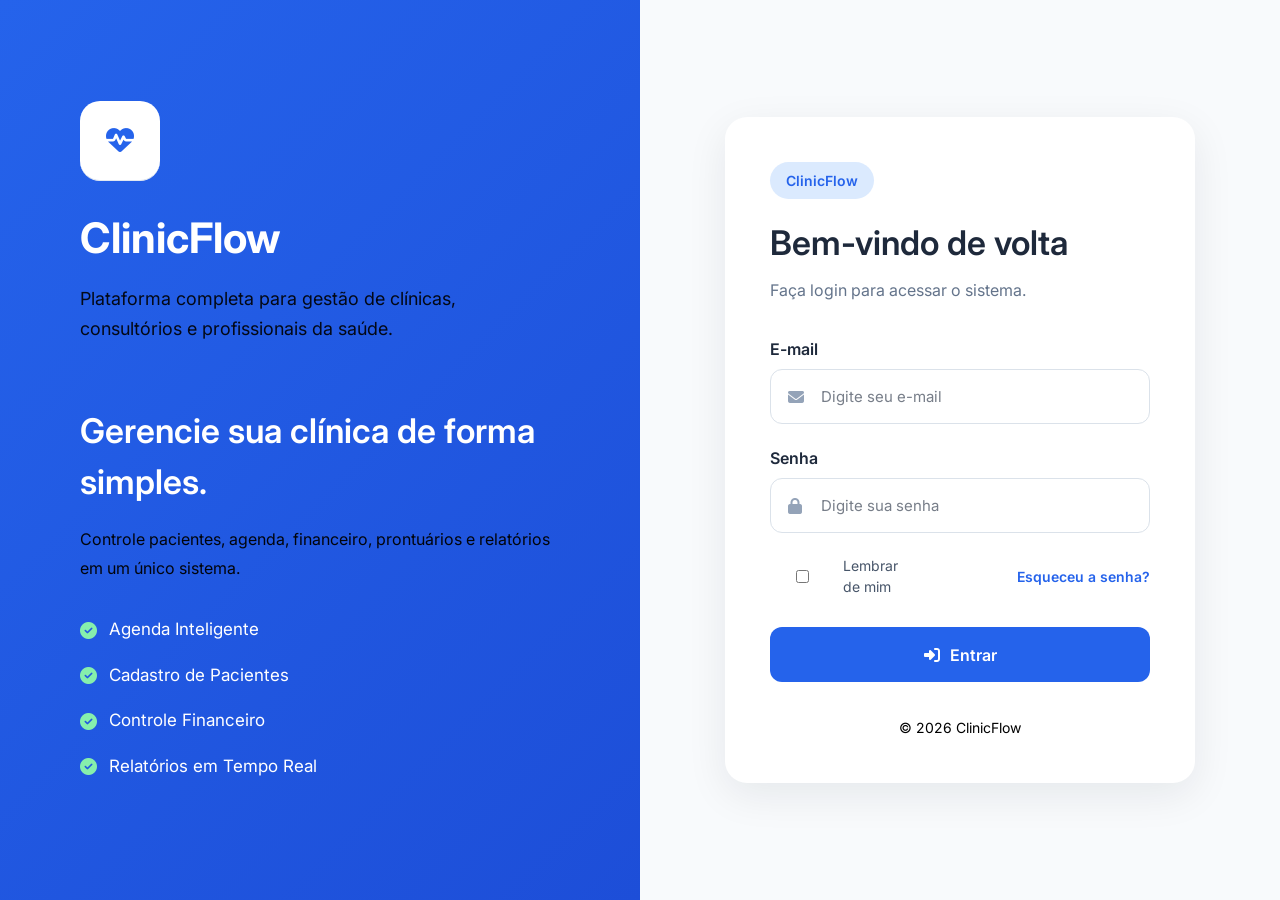
==== commit 4b5186c9: "Atualização de páginas e criação de novas" ====
--- a/html/agenda.html
+++ b/html/agenda.html
@@ -5,13 +5,18 @@
   <meta charset="UTF-8" />
   <meta name="viewport" content="width=device-width, initial-scale=1.0" />
   <title>Agenda | ClinicFlow</title>
-  <link rel="stylesheet" href="../assets/css/reset.css" />
-  <link rel="stylesheet" href="../assets/css/variables.css" />
-  <link rel="stylesheet" href="../assets/css/global.css" />
-  <link rel="stylesheet" href="../assets/css/agenda.css" />
+  <!--Icone da pagina-->
+  <link rel="icon" type="image/png" href="../assets/images/Icone2.png">
+  <!-- CSS -->
+  <link rel="stylesheet" href="../assets/css/core/reset.css" />
+  <link rel="stylesheet" href="../assets/css/core/variables.css" />
+  <link rel="stylesheet" href="../assets/css/core/global.css" />
+  <link rel="stylesheet" href="../assets/css/pages/agenda.css" />
+  <!-- Fonte -->
   <link rel="preconnect" href="https://fonts.googleapis.com" />
   <link rel="preconnect" href="https://fonts.gstatic.com" crossorigin />
   <link href="https://fonts.googleapis.com/css2?family=Inter:wght@300;400;500;600;700&display=swap" rel="stylesheet" />
+  <!-- Font Awesome -->
   <link rel="stylesheet" href="https://cdnjs.cloudflare.com/ajax/libs/font-awesome/6.7.2/css/all.min.css" />
 </head>
 
@@ -73,6 +78,12 @@
             <a href="configuracoes.html">
               <i class="fa-solid fa-gear"></i>
               Configurações
+            </a>
+          </li>
+          <li>
+            <a href="usuarios.html">
+              <i class="fa-solid fa-user"></i>
+              Usuários
             </a>
           </li>
         </ul>
@@ -322,13 +333,13 @@
   <!-- ==========================================
      SCRIPTS
 ========================================== -->
-  <script src="../assets/js/utils.js"></script>
-  <script src="../assets/js/storage.js"></script>
-  <script src="../assets/js/auth.js"></script>
-  <script src="../assets/js/modal.js"></script>
-  <script src="../assets/js/table.js"></script>
-  <script src="../assets/js/cards.js"></script>
-  <script src="../assets/js/agenda.js"></script>
+  <script src="../assets/js/core/utils.js"></script>
+  <script src="../assets/js/core/storage.js"></script>
+  <script src="../assets/js/core/auth.js"></script>
+  <script src="../assets/js/core/modal.js"></script>
+  <script src="../assets/js/core/table.js"></script>
+  <script src="../assets/js/core/cards.js"></script>
+  <script src="../assets/js/pages/agenda.js"></script>
 </body>
 
 </html>
--- a/assets/css/core/variables.css
+++ b/assets/css/core/variables.css
@@ -0,0 +1,168 @@
+/* ==========================================================
+   VARIABLES.CSS
+   ClinicFlow Design System
+   ========================================================== */
+
+:root {
+
+    /* ======================================================
+       CORES PRINCIPAIS
+       ====================================================== */
+
+    --primary: #2563eb;
+    --primary-dark: #1d4ed8;
+    --primary-light: #dbeafe;
+
+    --secondary: #0f172a;
+    --secondary-light: #334155;
+
+    --success: #22c55e;
+    --warning: #f59e0b;
+    --danger: #ef4444;
+    --info: #06b6d4;
+
+    /* ======================================================
+       BACKGROUNDS
+       ====================================================== */
+
+    --background: #f8fafc;
+    --background-secondary: #f1f5f9;
+    --background-card: #ffffff;
+    --background-hover: #f8fafc;
+
+    /* ======================================================
+       TEXTOS
+       ====================================================== */
+
+    --text-primary: #0f172a;
+    --text-secondary: #475569;
+    --text-muted: #94a3b8;
+    --text-white: #ffffff;
+
+    /* ======================================================
+       BORDAS
+       ====================================================== */
+
+    --border-color: #e2e8f0;
+    --border-light: #f1f5f9;
+
+    /* ======================================================
+       SIDEBAR
+       ====================================================== */
+
+    --sidebar-width: 270px;
+    --sidebar-collapsed: 80px;
+
+    --sidebar-bg: #ffffff;
+    --sidebar-border: #e2e8f0;
+
+    /* ======================================================
+       HEADER
+       ====================================================== */
+
+    --header-height: 75px;
+
+    /* ======================================================
+       RADIUS
+       ====================================================== */
+
+    --radius-xs: 6px;
+    --radius-sm: 8px;
+    --radius-md: 12px;
+    --radius-lg: 18px;
+    --radius-xl: 24px;
+    --radius-round: 999px;
+
+    /* ======================================================
+       FONTES
+       ====================================================== */
+
+    --font-family: "Inter", sans-serif;
+
+    --font-xs: 12px;
+    --font-sm: 14px;
+    --font-md: 16px;
+    --font-lg: 18px;
+    --font-xl: 22px;
+    --font-2xl: 28px;
+    --font-3xl: 36px;
+
+    /* ======================================================
+       PESOS
+       ====================================================== */
+
+    --weight-light: 300;
+    --weight-regular: 400;
+    --weight-medium: 500;
+    --weight-semibold: 600;
+    --weight-bold: 700;
+
+    /* ======================================================
+       ESPAÇAMENTOS
+       ====================================================== */
+
+    --space-1: 4px;
+    --space-2: 8px;
+    --space-3: 12px;
+    --space-4: 16px;
+    --space-5: 20px;
+    --space-6: 24px;
+    --space-7: 32px;
+    --space-8: 40px;
+    --space-9: 48px;
+    --space-10: 64px;
+
+    /* ======================================================
+       SOMBRAS
+       ====================================================== */
+
+    --shadow-xs: 0 1px 2px rgba(15, 23, 42, .05);
+
+    --shadow-sm: 0 2px 6px rgba(15, 23, 42, .08);
+
+    --shadow-md: 0 8px 24px rgba(15, 23, 42, .08);
+
+    --shadow-lg: 0 15px 40px rgba(15, 23, 42, .12);
+
+    --shadow-xl: 0 20px 60px rgba(15, 23, 42, .18);
+
+    /* ======================================================
+       TRANSIÇÕES
+       ====================================================== */
+
+    --transition-fast: .15s ease;
+    --transition: .25s ease;
+    --transition-slow: .35s ease;
+
+    /* ======================================================
+       Z-INDEX
+       ====================================================== */
+
+    --z-sidebar: 100;
+    --z-header: 200;
+    --z-dropdown: 500;
+    --z-modal: 1000;
+    --z-toast: 2000;
+
+}
+
+/* ==========================================================
+   TEMA ESCURO (Preparado para futuras versões)
+   ========================================================== */
+
+[data-theme="dark"] {
+
+    --background: #0f172a;
+    --background-secondary: #1e293b;
+    --background-card: #1e293b;
+
+    --text-primary: #f8fafc;
+    --text-secondary: #cbd5e1;
+    --text-muted: #94a3b8;
+
+    --border-color: #334155;
+
+    --sidebar-bg: #111827;
+    --sidebar-border: #334155;
+
+}
--- a/assets/css/core/global.css
+++ b/assets/css/core/global.css
@@ -0,0 +1,1885 @@
+/* ==========================================================
+   GLOBAL.CSS
+   ClinicFlow
+   Parte 1 - Estrutura Base
+   ========================================================== */
+/* ==========================================================
+   BODY
+   ========================================================== */
+body {
+  font-family: var(--font-family);
+  background: var(--background);
+  color: var(--text-primary);
+  font-size: var(--font-md);
+  line-height: 1.5;
+  overflow-x: hidden;
+}
+
+/* ==========================================================
+   LINKS
+   ========================================================== */
+a {
+  color: inherit;
+  text-decoration: none;
+  transition: var(--transition);
+}
+
+/* ==========================================================
+   TITULOS
+   ========================================================== */
+h1 {
+  font-size: var(--font-3xl);
+  font-weight: var(--weight-bold);
+}
+
+h2 {
+  font-size: var(--font-2xl);
+  font-weight: var(--weight-semibold);
+}
+
+h3 {
+  font-size: var(--font-xl);
+  font-weight: var(--weight-semibold);
+}
+
+h4 {
+  font-size: var(--font-lg);
+  font-weight: var(--weight-medium);
+}
+
+/* ==========================================================
+   PARÁGRAFOS
+   ========================================================== */
+p {
+  color: #000000;
+}
+
+/* ==========================================================
+   LAYOUT
+   ========================================================== */
+.layout {
+  display: flex;
+  min-height: auto;
+}
+
+/* ==========================================================
+   SIDEBAR
+   ========================================================== */
+.sidebar {
+  width: var(--sidebar-width);
+  background: var(--sidebar-bg);
+  border-right: 1px solid var(--border-color);
+  display: flex;
+  flex-direction: column;
+  justify-content: space-between;
+  position: fixed;
+  top: 0;
+  left: 0;
+  bottom: 0;
+  z-index: var(--z-sidebar);
+  transition: transform 0.3s ease;
+}
+
+/* ==========================================================
+   LOGO
+   ========================================================== */
+.logo {
+  height: 80px;
+  display: flex;
+  align-items: center;
+  gap: 15px;
+  padding: 0 25px;
+  border-bottom: 1px solid var(--border-color);
+}
+
+.logo i {
+  font-size: 28px;
+  color: var(--primary);
+}
+
+.logo span {
+  font-size: 22px;
+  font-weight: 700;
+}
+
+/* ==========================================================
+   MENU
+   ========================================================== */
+.sidebar nav {
+  flex: 1;
+  padding: 25px 0;
+}
+
+.sidebar nav ul {
+  display: flex;
+  flex-direction: column;
+  gap: 6px;
+}
+
+.sidebar nav li {
+  margin: 0 12px;
+}
+
+.sidebar nav a {
+  display: flex;
+  align-items: center;
+  gap: 15px;
+  padding: 14px 18px;
+  border-radius: 12px;
+  color: var(--text-secondary);
+  font-weight: 500;
+  transition: 0.25s;
+}
+
+.sidebar nav a:hover {
+  background: var(--primary-light);
+  color: var(--primary);
+}
+
+.sidebar nav a.active,
+.sidebar nav li.active a,
+.sidebar nav li a.active {
+  background: var(--primary);
+  color: white;
+}
+
+.sidebar nav i {
+  width: 20px;
+  text-align: center;
+  font-size: 18px;
+}
+
+/* ==========================================================
+   FOOTER SIDEBAR
+   ========================================================== */
+.sidebar-footer {
+  border-top: 1px solid var(--border-color);
+  padding: 20px;
+}
+
+.user {
+  display: flex;
+  align-items: center;
+  gap: 12px;
+  margin-bottom: 20px;
+}
+
+.user img {
+  width: 48px;
+  height: 48px;
+  border-radius: 50%;
+}
+
+.user strong {
+  display: block;
+  font-size: 15px;
+}
+
+.user span {
+  color: var(--text-muted);
+  font-size: 13px;
+}
+
+/* ==========================================================
+   BOTÃO SAIR
+   ========================================================== */
+.logout {
+  width: 100%;
+  height: 48px;
+  border-radius: 12px;
+  background: #ef4444;
+  color: white;
+  display: flex;
+  justify-content: center;
+  align-items: center;
+  gap: 10px;
+  transition: 0.25s;
+}
+
+.logout:hover {
+  background: #dc2626;
+}
+
+/* ==========================================================
+   CONTENT
+   ========================================================== */
+.content {
+  margin-left: var(--sidebar-width);
+  flex: 1;
+  display: flex;
+  flex-direction: column;
+  min-height: 100vh;
+  padding: 32px 40px;
+}
+
+/* ==========================================================
+   TOPBAR
+   ========================================================== */
+.topbar {
+  height: 75px;
+  background: white;
+  border-bottom: 1px solid var(--border-color);
+  display: flex;
+  justify-content: space-between;
+  align-items: center;
+  padding: 0 35px;
+}
+
+/* ==========================================================
+   PESQUISA
+   ========================================================== */
+.search {
+  position: relative;
+  width: 340px;
+}
+
+.search i {
+  position: absolute;
+  left: 18px;
+  top: 50%;
+  transform: translateY(-50%);
+  color: var(--text-muted);
+}
+
+.search input {
+  width: 100%;
+  height: 46px;
+  background: #f8fafc;
+  border: 1px solid var(--border-color);
+  border-radius: 12px;
+  padding-left: 48px;
+  transition: 0.25s;
+}
+
+.search input:focus {
+  border-color: var(--primary);
+  background: white;
+}
+
+/* ==========================================================
+   ACTIONS
+   ========================================================== */
+.actions {
+  display: flex;
+  gap: 12px;
+}
+
+.actions button {
+  width: 44px;
+  height: 44px;
+  border-radius: 12px;
+  background: white;
+  border: 1px solid var(--border-color);
+  transition: 0.25s;
+}
+
+.actions button:hover {
+  background: var(--primary-light);
+  color: var(--primary);
+}
+
+/* ==========================================================
+   TITULO DA PÁGINA
+   ========================================================== */
+.page-title {
+  display: flex;
+  justify-content: space-between;
+  align-items: center;
+  padding: 35px;
+}
+
+.page-title p {
+  margin-top: 6px;
+}
+
+/* ==========================================================
+   CONTAINER PADRÃO
+   ========================================================== */
+.container {
+  width: 100%;
+  max-width: 1400px;
+  margin: auto;
+  padding: 30px;
+}
+
+/* ==========================================================
+   TOAST
+========================================================== */
+.toast-clinicflow {
+  position: fixed;
+  top: 24px;
+  right: 24px;
+  min-width: 320px;
+  max-width: 420px;
+  padding: 16px 20px;
+  border-radius: 12px;
+  display: flex;
+  align-items: center;
+  gap: 14px;
+  color: #fff;
+  font-weight: 500;
+  box-shadow: 0 10px 30px rgba(0, 0, 0, .18);
+  z-index: 999999;
+  opacity: 0;
+  transform: translateX(60px);
+  transition: .3s;
+}
+
+.toast-clinicflow.show {
+  opacity: 1;
+  transform: translateX(0);
+}
+
+.toast-clinicflow i {
+  font-size: 22px;
+}
+
+.toast-success {
+  background: #16a34a;
+}
+
+.toast-error {
+  background: #dc2626;
+}
+
+.toast-warning {
+  background: #f59e0b;
+}
+
+.toast-info {
+  background: #2563eb;
+}
+
+/* ==========================================================
+   RODAPÉ
+   ========================================================== */
+footer {
+  margin-top: auto;
+  text-align: center;
+  padding: 30px;
+  color: var(--text-muted);
+  font-size: 14px;
+  border-top: 1px solid var(--border-color);
+  background: white;
+}
+
+/* ==========================================================
+   UTILITÁRIOS
+   ========================================================== */
+.text-center {
+  text-align: center;
+}
+
+.text-right {
+  text-align: right;
+}
+
+.text-left {
+  text-align: left;
+}
+
+.mt-1 {
+  margin-top: 8px;
+}
+
+.mt-2 {
+  margin-top: 16px;
+}
+
+.mt-3 {
+  margin-top: 24px;
+}
+
+.mt-4 {
+  margin-top: 32px;
+}
+
+.mb-1 {
+  margin-bottom: 8px;
+}
+
+.mb-2 {
+  margin-bottom: 16px;
+}
+
+.mb-3 {
+  margin-bottom: 24px;
+}
+
+.mb-4 {
+  margin-bottom: 32px;
+}
+
+.d-flex {
+  display: flex;
+}
+
+.justify-between {
+  justify-content: space-between;
+}
+
+.align-center {
+  align-items: center;
+}
+
+.gap-1 {
+  gap: 8px;
+}
+
+.gap-2 {
+  gap: 16px;
+}
+
+.gap-3 {
+  gap: 24px;
+}
+
+/* ==========================================================
+   BOTÕES
+   ========================================================== */
+.btn {
+  display: inline-flex;
+  align-items: center;
+  justify-content: center;
+  gap: 10px;
+  padding: 12px 22px;
+  border-radius: 12px;
+  border: none;
+  cursor: pointer;
+  font-size: 15px;
+  font-weight: 600;
+  transition: var(--transition);
+}
+
+.btn:hover {
+  transform: translateY(-2px);
+}
+
+.btn-primary {
+  background: var(--primary);
+  color: white;
+}
+
+.btn-primary:hover {
+  background: var(--primary-dark);
+}
+
+.btn-secondary {
+  background: white;
+  color: var(--text-primary);
+  border: 1px solid var(--border-color);
+}
+
+.btn-secondary:hover {
+  background: var(--background-secondary);
+}
+
+.btn-success {
+  background: var(--success);
+  color: white;
+}
+
+.btn-warning {
+  background: var(--warning);
+  color: white;
+}
+
+.btn-danger {
+  background: var(--danger);
+  color: white;
+}
+
+.btn-sm {
+  height: 38px;
+  padding: 0 16px;
+  font-size: 14px;
+}
+
+.btn-lg {
+  height: 52px;
+  padding: 0 28px;
+}
+
+/* ==========================================================
+   INPUTS
+   ========================================================== */
+.form-group {
+  margin-bottom: 20px;
+}
+
+.form-group label {
+  display: block;
+  margin-bottom: 8px;
+  font-size: 14px;
+  font-weight: 600;
+  color: var(--text-primary);
+}
+
+.form-control {
+  width: 100%;
+  height: 48px;
+  padding: 0 16px;
+  background: white;
+  border: 1px solid var(--border-color);
+  border-radius: 12px;
+  transition: var(--transition);
+}
+
+.form-control:focus {
+  border-color: var(--primary);
+  box-shadow: 0 0 0 4px rgba(37, 99, 235, 0.1);
+}
+
+/* ==========================================================
+   TEXTAREA
+   ========================================================== */
+textarea.form-control {
+  min-height: 140px;
+  padding: 16px;
+  resize: vertical;
+}
+
+/* ==========================================================
+   SELECT
+   ========================================================== */
+select.form-control {
+  cursor: pointer;
+}
+
+/* ==========================================================
+   INPUT COM ÍCONE
+   ========================================================== */
+.input-icon {
+  position: relative;
+}
+
+.input-icon i {
+  position: absolute;
+  left: 16px;
+  top: 50%;
+  transform: translateY(-50%);
+  color: var(--text-muted);
+}
+
+.input-icon input {
+  padding-left: 46px;
+}
+
+/* ==========================================================
+   CHECKBOX
+   ========================================================== */
+.checkbox {
+  display: flex;
+  align-items: center;
+  gap: 10px;
+  cursor: pointer;
+}
+
+.checkbox input {
+  width: 18px;
+  height: 18px;
+}
+
+/* ==========================================================
+   RADIO
+   ========================================================== */
+.radio {
+  display: flex;
+  align-items: center;
+  gap: 10px;
+}
+
+.radio input {
+  width: 18px;
+  height: 18px;
+}
+
+/* ==========================================================
+   CARDS
+   ========================================================== */
+.card {
+  background: white;
+  border-radius: 18px;
+  padding: 24px;
+  border: 1px solid var(--border-color);
+  box-shadow: var(--shadow-sm);
+}
+
+.card-header {
+  display: flex;
+  justify-content: space-between;
+  align-items: center;
+  margin-bottom: 20px;
+}
+
+.card-title {
+  font-size: 18px;
+  font-weight: 600;
+}
+
+/* ==========================================================
+   GRID DE CARDS
+   ========================================================== */
+.cards {
+  display: grid;
+  grid-template-columns: repeat(auto-fit, minmax(250px, 1fr));
+  gap: 24px;
+  padding: 0 35px 35px;
+}
+
+/* ==========================================================
+   CARD ESTATÍSTICA
+   ========================================================== */
+.stats-card {
+  background: white;
+  border-radius: 18px;
+  padding: 24px;
+  display: flex;
+  justify-content: space-between;
+  align-items: center;
+  border: 1px solid var(--border-color);
+  box-shadow: var(--shadow-sm);
+  transition: var(--transition);
+}
+
+.stats-card:hover {
+  transform: translateY(-4px);
+  box-shadow: var(--shadow-md);
+}
+
+.stats-info span {
+  color: var(--text-secondary);
+  font-size: 14px;
+}
+
+.stats-info h2 {
+  margin-top: 8px;
+  font-size: 32px;
+}
+
+.stats-icon {
+  width: 62px;
+  height: 62px;
+  border-radius: 16px;
+  background: var(--primary-light);
+  display: flex;
+  align-items: center;
+  justify-content: center;
+  font-size: 28px;
+  color: var(--primary);
+}
+
+/* ==========================================================
+   PAINÉIS
+   ========================================================== */
+.panel {
+  background: white;
+  border-radius: 18px;
+  border: 1px solid var(--border-color);
+  box-shadow: var(--shadow-sm);
+}
+
+.panel-header {
+  padding: 20px 24px;
+  border-bottom: 1px solid var(--border-color);
+}
+
+.panel-body {
+  padding: 24px;
+}
+
+/* ==========================================================
+   BADGES
+   ========================================================== */
+.badge {
+  display: inline-flex;
+  align-items: center;
+  justify-content: center;
+  padding: 6px 12px;
+  border-radius: 999px;
+  font-size: 13px;
+  font-weight: 600;
+}
+
+.badge-success {
+  background: #dcfce7;
+  color: #166534;
+}
+
+.badge-warning {
+  background: #fef3c7;
+  color: #92400e;
+}
+
+.badge-danger {
+  background: #fee2e2;
+  color: #991b1b;
+}
+
+.badge-info {
+  background: #dbeafe;
+  color: #1d4ed8;
+}
+
+/* ==========================================================
+   DIVISOR
+   ========================================================== */
+.divider {
+  width: 100%;
+  height: 1px;
+  background: var(--border-color);
+  margin: 24px 0;
+}
+
+/* ==========================================================
+   AVATAR
+   ========================================================== */
+.avatar {
+  width: 42px;
+  height: 42px;
+  border-radius: 50%;
+  object-fit: cover;
+}
+
+/* ==========================================================
+   LOADER
+   ========================================================== */
+.loader {
+  width: 42px;
+  height: 42px;
+  border: 4px solid var(--background-secondary);
+  border-top: 4px solid var(--primary);
+  border-radius: 50%;
+  animation: spin 0.8s linear infinite;
+}
+
+@keyframes spin {
+  from {
+    transform: rotate(0deg);
+  }
+
+  to {
+    transform: rotate(360deg);
+  }
+}
+
+/* ==========================================================
+   ANIMAÇÕES
+   ========================================================== */
+.fade-in {
+  animation: fade 0.4s ease;
+}
+
+@keyframes fade {
+  from {
+    opacity: 0;
+    transform: translateY(10px);
+  }
+
+  to {
+    opacity: 1;
+    transform: translateY(0);
+  }
+}
+
+/* ==========================================================
+   GLOBAL.CSS
+   ClinicFlow
+   Parte 3 - Tabelas, Dashboard e Componentes
+   ========================================================== */
+
+/* ==========================================================
+   GRID DASHBOARD
+   ========================================================== */
+
+.dashboard-grid {
+  display: grid;
+
+  grid-template-columns: 2fr 1fr;
+
+  gap: 24px;
+
+  padding: 0 35px 35px;
+}
+
+.dashboard-row {
+  display: grid;
+
+  grid-template-columns: repeat(auto-fit, minmax(280px, 1fr));
+
+  gap: 24px;
+}
+
+/* ==========================================================
+   TABELAS
+   ========================================================== */
+
+.table-responsive {
+  width: 100%;
+
+  overflow-x: auto;
+}
+
+.table {
+  width: 100%;
+
+  border-collapse: collapse;
+}
+
+.table thead {
+  background: var(--background-secondary);
+}
+
+.table thead th {
+  padding: 16px 20px;
+
+  font-size: 14px;
+
+  font-weight: 600;
+
+  color: var(--text-secondary);
+
+  border-bottom: 1px solid var(--border-color);
+}
+
+.table tbody td {
+  padding: 18px 20px;
+
+  border-bottom: 1px solid var(--border-color);
+
+  color: var(--text-primary);
+}
+
+.table tbody tr {
+  transition: var(--transition);
+}
+
+.table tbody tr:hover {
+  background: var(--background-hover);
+}
+
+.table tbody tr:last-child td {
+  border-bottom: none;
+}
+
+/* ==========================================================
+   STATUS
+   ========================================================== */
+
+.status {
+  display: inline-flex;
+
+  align-items: center;
+
+  justify-content: center;
+
+  padding: 6px 12px;
+
+  border-radius: 999px;
+
+  font-size: 13px;
+
+  font-weight: 600;
+}
+
+.status-confirmado {
+  background: #dcfce7;
+
+  color: #15803d;
+}
+
+.status-agendado {
+  background: #dbeafe;
+
+  color: #1d4ed8;
+}
+
+.status-andamento {
+  background: #fef3c7;
+
+  color: #a16207;
+}
+
+.status-cancelado {
+  background: #fee2e2;
+
+  color: #b91c1c;
+}
+
+.status-finalizado {
+  background: #e2e8f0;
+
+  color: #334155;
+}
+
+/* ==========================================================
+   LISTAS
+   ========================================================== */
+
+.list {
+  display: flex;
+
+  flex-direction: column;
+}
+
+.list-item {
+  display: flex;
+
+  justify-content: space-between;
+
+  align-items: center;
+
+  padding: 18px 22px;
+
+  border-bottom: 1px solid var(--border-color);
+
+  transition: var(--transition);
+}
+
+.list-item:last-child {
+  border-bottom: none;
+}
+
+.list-item:hover {
+  background: var(--background-hover);
+}
+
+/* ==========================================================
+   ATENDIMENTOS
+   ========================================================== */
+
+.appointment {
+  display: flex;
+
+  flex-direction: column;
+
+  gap: 4px;
+
+  padding: 18px 24px;
+
+  border-bottom: 1px solid var(--border-color);
+}
+
+.appointment:last-child {
+  border-bottom: none;
+}
+
+.appointment strong {
+  font-size: 18px;
+}
+
+.appointment span {
+  font-weight: 600;
+}
+
+.appointment small {
+  color: var(--text-muted);
+}
+
+/* ==========================================================
+   PAGINAÇÃO
+   ========================================================== */
+
+.pagination {
+  display: flex;
+
+  justify-content: flex-end;
+
+  align-items: center;
+
+  gap: 10px;
+
+  margin-top: 24px;
+}
+
+.pagination button {
+  width: 40px;
+
+  height: 40px;
+
+  border-radius: 10px;
+
+  border: 1px solid var(--border-color);
+
+  background: white;
+
+  transition: var(--transition);
+}
+
+.pagination button:hover {
+  background: var(--primary-light);
+
+  color: var(--primary);
+}
+
+.pagination .active {
+  background: var(--primary);
+
+  color: white;
+}
+
+/* ==========================================================
+   FILTROS
+   ========================================================== */
+
+.filters {
+  display: flex;
+
+  justify-content: space-between;
+
+  align-items: center;
+
+  gap: 20px;
+
+  margin-bottom: 24px;
+}
+
+.filters-left {
+  display: flex;
+
+  gap: 16px;
+
+  flex-wrap: wrap;
+}
+
+.filters-right {
+  display: flex;
+
+  gap: 16px;
+}
+
+/* ==========================================================
+   BREADCRUMB
+   ========================================================== */
+
+.breadcrumb {
+  display: flex;
+
+  align-items: center;
+
+  gap: 10px;
+
+  margin-bottom: 25px;
+
+  font-size: 14px;
+
+  color: var(--text-muted);
+}
+
+.breadcrumb i {
+  font-size: 12px;
+}
+
+/* ==========================================================
+   ALERTAS
+   ========================================================== */
+
+.alert {
+  display: flex;
+
+  align-items: center;
+
+  gap: 15px;
+
+  padding: 18px 20px;
+
+  border-radius: 12px;
+
+  margin-bottom: 20px;
+}
+
+.alert-success {
+  background: #dcfce7;
+
+  color: #166534;
+}
+
+.alert-warning {
+  background: #fef3c7;
+
+  color: #92400e;
+}
+
+.alert-danger {
+  background: #fee2e2;
+
+  color: #991b1b;
+}
+
+.alert-info {
+  background: #dbeafe;
+
+  color: #1d4ed8;
+}
+
+/* ==========================================================
+   CHART
+   ========================================================== */
+
+.chart-placeholder {
+  height: 320px;
+
+  display: flex;
+
+  flex-direction: column;
+
+  justify-content: center;
+
+  align-items: center;
+
+  gap: 20px;
+
+  color: var(--text-muted);
+}
+
+.chart-placeholder i {
+  font-size: 64px;
+
+  color: var(--primary);
+}
+
+/* ==========================================================
+   GRID 2 COLUNAS
+   ========================================================== */
+
+.grid-2 {
+  display: grid;
+
+  grid-template-columns: 1fr 1fr;
+
+  gap: 24px;
+}
+
+/* ==========================================================
+   GRID 3 COLUNAS
+   ========================================================== */
+
+.grid-3 {
+  display: grid;
+
+  grid-template-columns: repeat(3, 1fr);
+
+  gap: 24px;
+}
+
+/* ==========================================================
+   GRID 4 COLUNAS
+   ========================================================== */
+
+.grid-4 {
+  display: grid;
+
+  grid-template-columns: repeat(4, 1fr);
+
+  gap: 24px;
+}
+
+/* ==========================================================
+   FLEX
+   ========================================================== */
+
+.flex {
+  display: flex;
+}
+
+.flex-column {
+  flex-direction: column;
+}
+
+.flex-wrap {
+  flex-wrap: wrap;
+}
+
+.justify-center {
+  justify-content: center;
+}
+
+.justify-end {
+  justify-content: flex-end;
+}
+
+.align-start {
+  align-items: flex-start;
+}
+
+.align-end {
+  align-items: flex-end;
+}
+
+/* ==========================================================
+   ESPAÇAMENTOS
+   ========================================================== */
+
+.p-1 {
+  padding: 8px;
+}
+
+.p-2 {
+  padding: 16px;
+}
+
+.p-3 {
+  padding: 24px;
+}
+
+.p-4 {
+  padding: 32px;
+}
+
+.pt-1 {
+  padding-top: 8px;
+}
+
+.pt-2 {
+  padding-top: 16px;
+}
+
+.pt-3 {
+  padding-top: 24px;
+}
+
+.pt-4 {
+  padding-top: 32px;
+}
+
+.pb-1 {
+  padding-bottom: 8px;
+}
+
+.pb-2 {
+  padding-bottom: 16px;
+}
+
+.pb-3 {
+  padding-bottom: 24px;
+}
+
+.pb-4 {
+  padding-bottom: 32px;
+}
+
+.ml-auto {
+  margin-left: auto;
+}
+
+.mr-auto {
+  margin-right: auto;
+}
+
+/* ==========================================================
+   RESPONSIVIDADE
+   ========================================================== */
+
+@media (max-width: 1200px) {
+  .dashboard-grid {
+    grid-template-columns: 1fr;
+  }
+
+  .grid-4 {
+    grid-template-columns: repeat(2, 1fr);
+  }
+}
+
+@media (max-width: 992px) {
+  .sidebar {
+    width: 90px;
+  }
+
+  .sidebar span {
+    display: none;
+  }
+
+  .content {
+    margin-left: 90px;
+  }
+
+  .logo {
+    justify-content: center;
+
+    padding: 0;
+  }
+
+  .logo span {
+    display: none;
+  }
+
+  .user div {
+    display: none;
+  }
+
+  .filters {
+    flex-direction: column;
+
+    align-items: flex-start;
+  }
+
+  .grid-3 {
+    grid-template-columns: 1fr;
+  }
+
+  .grid-2 {
+    grid-template-columns: 1fr;
+  }
+}
+
+@media (max-width: 768px) {
+  .cards {
+    grid-template-columns: 1fr;
+
+    padding: 20px;
+  }
+
+  .page-title {
+    flex-direction: column;
+
+    align-items: flex-start;
+
+    gap: 20px;
+
+    padding: 20px;
+  }
+
+  .topbar {
+    padding: 0 20px;
+  }
+
+  .search {
+    width: 220px;
+  }
+
+  .grid-4 {
+    grid-template-columns: 1fr;
+  }
+}
+
+@media (max-width: 576px) {
+  .search {
+    display: none;
+  }
+
+  .content {
+    margin-left: 0;
+  }
+
+  .sidebar {
+    transform: translateX(-100%);
+  }
+}
+
+/* ==========================================================
+   GLOBAL.CSS
+   ClinicFlow
+   Parte 4 - Componentes Avançados
+   ========================================================== */
+
+/* ==========================================================
+   MODAL
+   ========================================================== */
+
+.modal-overlay {
+  position: fixed;
+
+  inset: 0;
+
+  background: rgba(15, 23, 42, 0.55);
+
+  display: flex;
+
+  justify-content: center;
+
+  align-items: center;
+
+  opacity: 0;
+
+  visibility: hidden;
+
+  transition: 0.25s;
+
+  z-index: var(--z-modal);
+}
+
+.modal-overlay.active {
+  display: flex;
+
+  opacity: 1;
+
+  visibility: visible;
+}
+
+.modal {
+  width: 100%;
+
+  max-width: 650px;
+
+  background: white;
+
+  border-radius: 20px;
+
+  overflow: hidden;
+
+  box-shadow: var(--shadow-lg);
+
+  transform: translateY(20px);
+
+  transition: 0.25s;
+}
+
+.modal-overlay.active .modal {
+  transform: translateY(0);
+}
+
+.modal-header {
+  display: flex;
+
+  justify-content: space-between;
+
+  align-items: center;
+
+  padding: 24px;
+
+  border-bottom: 1px solid var(--border-color);
+}
+
+.modal-body {
+  padding: 24px;
+}
+
+.modal-footer {
+  display: flex;
+
+  justify-content: flex-end;
+
+  gap: 16px;
+
+  padding: 24px;
+
+  border-top: 1px solid var(--border-color);
+}
+
+/* ==========================================================
+   DROPDOWN
+   ========================================================== */
+
+.dropdown {
+  position: relative;
+}
+
+.dropdown-menu {
+  position: absolute;
+
+  top: 110%;
+
+  right: 0;
+
+  width: 220px;
+
+  background: white;
+
+  border-radius: 14px;
+
+  border: 1px solid var(--border-color);
+
+  box-shadow: var(--shadow-md);
+
+  display: none;
+
+  overflow: hidden;
+
+  z-index: 500;
+}
+
+.dropdown.open .dropdown-menu {
+  display: block;
+}
+
+.dropdown-menu a {
+  display: flex;
+
+  align-items: center;
+
+  gap: 12px;
+
+  padding: 14px 18px;
+
+  transition: 0.2s;
+}
+
+.dropdown-menu a:hover {
+  background: var(--background-secondary);
+}
+
+/* ==========================================================
+   TOAST
+   ========================================================== */
+
+.toast-container {
+  position: fixed;
+
+  top: 25px;
+
+  right: 25px;
+
+  display: flex;
+
+  flex-direction: column;
+
+  gap: 15px;
+
+  z-index: var(--z-toast);
+}
+
+.toast {
+  min-width: 320px;
+
+  padding: 18px;
+
+  border-radius: 14px;
+
+  background: white;
+
+  border-left: 5px solid var(--primary);
+
+  box-shadow: var(--shadow-md);
+
+  animation: toastShow 0.35s ease;
+}
+
+.toast-success {
+  border-left-color: var(--success);
+}
+
+.toast-warning {
+  border-left-color: var(--warning);
+}
+
+.toast-danger {
+  border-left-color: var(--danger);
+}
+
+@keyframes toastShow {
+  from {
+    opacity: 0;
+
+    transform: translateX(40px);
+  }
+
+  to {
+    opacity: 1;
+
+    transform: translateX(0);
+  }
+}
+
+/* ==========================================================
+   TABS
+   ========================================================== */
+
+.tabs {
+  display: flex;
+
+  gap: 10px;
+
+  border-bottom: 1px solid var(--border-color);
+}
+
+.tab {
+  padding: 14px 20px;
+
+  cursor: pointer;
+
+  border-bottom: 3px solid transparent;
+
+  transition: 0.25s;
+
+  font-weight: 600;
+}
+
+.tab:hover {
+  color: var(--primary);
+}
+
+.tab.active {
+  color: var(--primary);
+
+  border-color: var(--primary);
+}
+
+/* ==========================================================
+   ACCORDION
+   ========================================================== */
+
+.accordion {
+  border: 1px solid var(--border-color);
+
+  border-radius: 14px;
+
+  overflow: hidden;
+}
+
+.accordion-item {
+  border-bottom: 1px solid var(--border-color);
+}
+
+.accordion-item:last-child {
+  border-bottom: none;
+}
+
+.accordion-header {
+  padding: 18px 22px;
+
+  cursor: pointer;
+
+  font-weight: 600;
+
+  background: white;
+}
+
+.accordion-content {
+  display: none;
+
+  padding: 20px;
+
+  background: var(--background-secondary);
+}
+
+.accordion-item.active .accordion-content {
+  display: block;
+}
+
+/* ==========================================================
+   TOOLTIP
+   ========================================================== */
+
+.tooltip {
+  position: relative;
+
+  cursor: pointer;
+}
+
+.tooltip:hover::after {
+  content: attr(data-tooltip);
+
+  position: absolute;
+
+  bottom: 120%;
+
+  left: 50%;
+
+  transform: translateX(-50%);
+
+  background: #0f172a;
+
+  color: white;
+
+  padding: 8px 12px;
+
+  border-radius: 8px;
+
+  font-size: 13px;
+
+  white-space: nowrap;
+}
+
+/* ==========================================================
+   PROGRESS BAR
+   ========================================================== */
+
+.progress {
+  width: 100%;
+
+  height: 10px;
+
+  background: #e2e8f0;
+
+  border-radius: 999px;
+
+  overflow: hidden;
+}
+
+.progress-bar {
+  height: 100%;
+
+  background: var(--primary);
+
+  border-radius: 999px;
+}
+
+/* ==========================================================
+   TIMELINE
+   ========================================================== */
+
+.timeline {
+  border-left: 3px solid var(--primary);
+
+  padding-left: 24px;
+}
+
+.timeline-item {
+  margin-bottom: 28px;
+
+  position: relative;
+}
+
+.timeline-item::before {
+  content: "";
+
+  width: 14px;
+
+  height: 14px;
+
+  border-radius: 50%;
+
+  background: var(--primary);
+
+  position: absolute;
+
+  left: -32px;
+
+  top: 5px;
+}
+
+/* ==========================================================
+   SKELETON LOADING
+   ========================================================== */
+
+.skeleton {
+  background: linear-gradient(90deg, #f1f5f9 25%, #e2e8f0 50%, #f1f5f9 75%);
+
+  background-size: 200% 100%;
+
+  animation: skeleton 1.4s infinite;
+
+  border-radius: 10px;
+}
+
+@keyframes skeleton {
+  from {
+    background-position: 200% 0;
+  }
+
+  to {
+    background-position: -200% 0;
+  }
+}
+
+/* ==========================================================
+   GOOGLE CALENDAR (BASE)
+   ========================================================== */
+
+.calendar {
+  display: grid;
+
+  grid-template-columns: 90px repeat(7, 1fr);
+}
+
+.calendar-header {
+  display: grid;
+
+  grid-template-columns: 90px repeat(7, 1fr);
+
+  border-bottom: 1px solid var(--border-color);
+}
+
+.calendar-header div {
+  padding: 18px;
+
+  text-align: center;
+
+  font-weight: 600;
+}
+
+.calendar-hour {
+  height: 70px;
+
+  border-bottom: 1px solid var(--border-light);
+
+  padding: 8px;
+}
+
+.calendar-cell {
+  border-left: 1px solid var(--border-light);
+
+  border-bottom: 1px solid var(--border-light);
+
+  position: relative;
+
+  min-height: 70px;
+}
+
+.calendar-event {
+  position: absolute;
+
+  left: 6px;
+
+  right: 6px;
+
+  top: 6px;
+
+  background: var(--primary);
+
+  color: white;
+
+  padding: 8px;
+
+  border-radius: 10px;
+
+  font-size: 13px;
+}
+
+/* ==========================================================
+   DARK MODE
+   ========================================================== */
+
+[data-theme="dark"] .card,
+[data-theme="dark"] .panel,
+[data-theme="dark"] .modal,
+[data-theme="dark"] .dropdown-menu,
+[data-theme="dark"] .toast {
+  background: var(--background-card);
+}
+
+[data-theme="dark"] .table thead {
+  background: #1e293b;
+}
+
+[data-theme="dark"] .table tbody tr:hover {
+  background: #1e293b;
+}
+
+[data-theme="dark"] .topbar {
+  background: var(--background-card);
+}
+
+[data-theme="dark"] footer {
+  background: var(--background-card);
+}
+
+[data-theme="dark"] .search input {
+  background: #1e293b;
+}
+
+/* ==========================================================
+   EFEITOS
+   ========================================================== */
+
+.hover-lift {
+  transition: 0.25s;
+}
+
+.hover-lift:hover {
+  transform: translateY(-5px);
+
+  box-shadow: var(--shadow-md);
+}
+
+.scale {
+  transition: 0.25s;
+}
+
+.scale:hover {
+  transform: scale(1.03);
+}
+
+.rotate:hover {
+  transform: rotate(3deg);
+}
--- a/assets/css/pages/agenda.css
+++ b/assets/css/pages/agenda.css
@@ -0,0 +1,921 @@
+/* ==========================================================
+   AGENDA.CSS
+   ClinicFlow
+   ========================================================== */
+/* ==========================================================
+   CONTEÚDO PRINCIPAL
+   ========================================================== */
+.content {
+  display: flex;
+  flex-direction: column;
+  gap: 24px;
+}
+
+/* ==========================================================
+   OVERLAY DO MENU
+   ========================================================== */
+.overlay {
+  position: fixed;
+  inset: 0;
+  background: rgba(0, 0, 0, 0.45);
+  opacity: 0;
+  visibility: hidden;
+  transition: 0.3s;
+  z-index: 998;
+}
+
+.overlay.active {
+  opacity: 1;
+  visibility: visible;
+}
+
+/*=====================================================
+TOPBAR
+=====================================================*/
+.topbar {
+  display: flex;
+  align-items: center;
+  justify-content: space-between;
+  gap: 24px;
+  padding: 24px 30px;
+  background: #fff;
+  border-radius: 18px;
+  box-shadow: var(--shadow-sm);
+}
+
+.page-title-info {
+  flex: 1;
+}
+
+.page-title-info h1 {
+  margin: 0;
+  font-size: 34px;
+  font-weight: 700;
+  color: var(--gray-900);
+}
+
+.page-title-info p {
+  margin-top: 8px;
+  color: var(--gray-500);
+  font-size: 15px;
+  line-height: 1.6;
+}
+
+.topbar-right {
+  display: flex;
+  align-items: center;
+}
+
+/* ==========================================================
+   NAVEGAÇÃO DA AGENDA
+   ========================================================== */
+.agenda-navigation {
+  display: flex;
+  align-items: center;
+  justify-content: center;
+  gap: 16px;
+  padding: 20px;
+  background: var(--white);
+  border-radius: 16px;
+  box-shadow: var(--shadow-sm);
+}
+
+.agenda-date {
+  min-width: 220px;
+  text-align: center;
+  font-size: 1rem;
+  font-weight: 600;
+  color: var(--gray-800);
+}
+
+/* ==========================================================
+   FILTROS
+   ========================================================== */
+.agenda-filters {
+  display: grid;
+  grid-template-columns: 220px 180px 1fr;
+  gap: 20px;
+  padding: 24px;
+  background: var(--white);
+  border-radius: 16px;
+  box-shadow: var(--shadow-sm);
+}
+
+.agenda-filters .form-group {
+  display: flex;
+  flex-direction: column;
+  gap: 8px;
+}
+
+.agenda-filters label {
+  font-size: 0.9rem;
+  font-weight: 600;
+  color: var(--gray-700);
+}
+
+.flex-grow {
+  width: 100%;
+}
+
+/* ==========================================================
+   CONTAINER DA TIMELINE
+   ========================================================== */
+.agenda-container {
+  background: var(--white);
+  border-radius: 18px;
+  overflow: hidden;
+  box-shadow: var(--shadow-md);
+}
+
+.agenda-timeline {
+  display: flex;
+  flex-direction: column;
+}
+
+/* ==========================================================
+   LINHAS DA TIMELINE
+   ========================================================== */
+.timeline-row {
+  display: grid;
+  grid-template-columns: 90px 1fr;
+  min-height: 90px;
+  border-bottom: 1px solid var(--gray-200);
+}
+
+.timeline-row:last-child {
+  border-bottom: none;
+}
+
+/* ==========================================================
+   COLUNA HORÁRIO
+   ========================================================== */
+.timeline-hour {
+  display: flex;
+  align-items: flex-start;
+  justify-content: center;
+  padding-top: 18px;
+  background: var(--gray-50);
+  border-right: 1px solid var(--gray-200);
+  font-size: 0.9rem;
+  font-weight: 700;
+  color: var(--gray-700);
+}
+
+/* ==========================================================
+   ÁREA DOS EVENTOS
+   ========================================================== */
+.timeline-events {
+  position: relative;
+  display: flex;
+  flex-direction: column;
+  justify-content: center;
+  gap: 12px;
+  padding: 14px 18px;
+  background: var(--white);
+  transition: background 0.25s ease;
+}
+
+.timeline-events:hover {
+  background: #f8fbff;
+}
+
+.timeline-events:empty::after {
+  content: "Horário disponível";
+  font-size: 0.82rem;
+  color: var(--gray-400);
+  font-style: italic;
+}
+
+/* ==========================================================
+   BARRA DE ROLAGEM
+   ========================================================== */
+.agenda-container::-webkit-scrollbar {
+  width: 8px;
+  height: 8px;
+}
+
+.agenda-container::-webkit-scrollbar-thumb {
+  background: var(--gray-300);
+  border-radius: 50px;
+}
+
+.agenda-container::-webkit-scrollbar-thumb:hover {
+  background: var(--primary);
+}
+
+.agenda-container::-webkit-scrollbar-track {
+  background: transparent;
+}
+
+/* ==========================================================
+   CARDS DE AGENDAMENTO
+========================================================== */
+.agenda-card {
+  display: flex;
+  justify-content: space-between;
+  align-items: flex-start;
+  gap: 18px;
+  padding: 18px;
+  border-radius: 14px;
+  border-left: 6px solid var(--primary);
+  background: var(--white);
+  box-shadow: var(--shadow-sm);
+  cursor: pointer;
+  transition: all 0.25s ease;
+}
+
+.agenda-card:hover {
+  transform: translateY(-2px);
+  box-shadow: var(--shadow-md);
+}
+
+/* ==========================================================
+   INFORMAÇÕES DO CARD
+========================================================== */
+.agenda-card-info {
+  display: flex;
+  flex-direction: column;
+  gap: 6px;
+  flex: 1;
+}
+
+.agenda-card-paciente {
+  font-size: 1rem;
+  font-weight: 700;
+  color: var(--gray-900);
+}
+
+.agenda-card-profissional {
+  font-size: 0.9rem;
+  color: var(--gray-600);
+}
+
+.agenda-card-procedimento {
+  font-size: 0.88rem;
+  color: var(--gray-500);
+}
+
+.agenda-card-observacao {
+  margin-top: 4px;
+  font-size: 0.82rem;
+  color: var(--gray-500);
+  font-style: italic;
+}
+
+/* ==========================================================
+   HORÁRIO
+========================================================== */
+.agenda-card-horario {
+  display: flex;
+  align-items: center;
+  gap: 6px;
+  font-size: 0.85rem;
+  font-weight: 600;
+  color: var(--gray-700);
+}
+
+.agenda-card-horario i {
+  color: var(--primary);
+}
+
+/* ==========================================================
+   AÇÕES
+========================================================== */
+.agenda-card-actions {
+  display: flex;
+  align-items: center;
+  gap: 10px;
+}
+
+.agenda-card-actions button {
+  width: 34px;
+  height: 34px;
+  border: none;
+  border-radius: 8px;
+  cursor: pointer;
+  transition: 0.2s;
+}
+
+.agenda-card-actions button:hover {
+  transform: scale(1.08);
+}
+
+/* ==========================================================
+   STATUS
+========================================================== */
+.status-badge {
+  display: inline-flex;
+  align-items: center;
+  justify-content: center;
+  min-width: 110px;
+  padding: 6px 14px;
+  border-radius: 50px;
+  font-size: 0.75rem;
+  font-weight: 700;
+  text-transform: uppercase;
+  letter-spacing: 0.4px;
+}
+
+/* ==========================================================
+   CONFIRMADO
+========================================================== */
+.status-confirmado {
+  background: #dcfce7;
+  color: #15803d;
+}
+
+.agenda-card.confirmado {
+  border-left-color: #16a34a;
+}
+
+/* ==========================================================
+   PENDENTE
+========================================================== */
+.status-pendente {
+  background: #fef3c7;
+  color: #b45309;
+}
+
+.agenda-card.pendente {
+  border-left-color: #f59e0b;
+}
+
+/* ==========================================================
+   CANCELADO
+========================================================== */
+.status-cancelado {
+  background: #fee2e2;
+  color: #b91c1c;
+}
+
+.agenda-card.cancelado {
+  border-left-color: #dc2626;
+  opacity: 0.82;
+}
+
+/* ==========================================================
+   CONCLUÍDO
+========================================================== */
+.status-concluido {
+  background: #dbeafe;
+  color: #1d4ed8;
+}
+
+.agenda-card.concluido {
+  border-left-color: #2563eb;
+}
+
+/* ==========================================================
+   AVATAR
+========================================================== */
+.agenda-avatar {
+  width: 48px;
+  height: 48px;
+  border-radius: 50%;
+  object-fit: cover;
+  flex-shrink: 0;
+}
+
+/* ==========================================================
+   HEADER DO CARD
+========================================================== */
+.agenda-card-header {
+  display: flex;
+  justify-content: space-between;
+  align-items: flex-start;
+  gap: 15px;
+}
+
+/* ==========================================================
+   RODAPÉ DO CARD
+========================================================== */
+.agenda-card-footer {
+  display: flex;
+  justify-content: space-between;
+  align-items: center;
+  margin-top: 12px;
+  gap: 15px;
+}
+
+/* ==========================================================
+   CARD VAZIO
+========================================================== */
+.timeline-events:empty {
+  min-height: 70px;
+}
+
+.timeline-events:empty::after {
+  display: flex;
+  align-items: center;
+  height: 100%;
+  padding-left: 12px;
+}
+
+/* ==========================================================
+   MODAIS
+========================================================== */
+.modal-lg {
+  width: min(900px, 95vw);
+}
+
+.modal-body {
+  display: flex;
+  flex-direction: column;
+  gap: 20px;
+}
+
+.modal-body .grid-2 {
+  display: grid;
+  grid-template-columns: repeat(2, 1fr);
+  gap: 20px;
+}
+
+.modal-body textarea {
+  resize: vertical;
+  min-height: 120px;
+}
+
+/* ==========================================================
+   RODAPÉ DO MODAL
+========================================================== */
+.modal-footer {
+  display: flex;
+  justify-content: flex-end;
+  gap: 12px;
+  margin-top: 24px;
+}
+
+/* ==========================================================
+   LEGENDA
+========================================================== */
+.agenda-legend {
+  display: flex;
+  align-items: center;
+  justify-content: center;
+  flex-wrap: wrap;
+  gap: 24px;
+  padding: 18px;
+  background: var(--white);
+  border-radius: 16px;
+  box-shadow: var(--shadow-sm);
+}
+
+.legend-item {
+  display: flex;
+  align-items: center;
+  gap: 10px;
+  font-size: 0.9rem;
+  color: var(--gray-700);
+  font-weight: 500;
+}
+
+.legend-color {
+  width: 18px;
+  height: 18px;
+  border-radius: 50%;
+}
+
+.legend-color.confirmado {
+  background: #16a34a;
+}
+
+.legend-color.pendente {
+  background: #f59e0b;
+}
+
+.legend-color.cancelado {
+  background: #dc2626;
+}
+
+.legend-color.concluido {
+  background: #2563eb;
+}
+
+/* ==========================================================
+   BOTÕES DA AGENDA
+========================================================== */
+#btnNovoAgendamento {
+  display: flex;
+  align-items: center;
+  gap: 8px;
+}
+
+.timeline-row:hover .timeline-hour {
+  background: #eef6ff;
+}
+
+/* ==========================================================
+   DETALHES DO AGENDAMENTO
+========================================================== */
+#conteudoDetalhesAgendamento {
+  display: flex;
+  flex-direction: column;
+  gap: 16px;
+}
+
+.detalhe-item {
+  display: flex;
+  justify-content: space-between;
+  gap: 20px;
+  padding-bottom: 12px;
+  border-bottom: 1px solid var(--gray-200);
+}
+
+.detalhe-item:last-child {
+  border-bottom: none;
+}
+
+.detalhe-label {
+  font-weight: 600;
+  color: var(--gray-700);
+}
+
+.detalhe-valor {
+  color: var(--gray-900);
+  text-align: right;
+}
+
+/* ==========================================================
+   HORÁRIO LIVRE
+========================================================== */
+.timeline-empty {
+  display: flex;
+  align-items: center;
+  justify-content: center;
+  height: 60px;
+  color: var(--gray-400);
+  font-size: 0.85rem;
+  font-style: italic;
+}
+
+/* ==========================================================
+   BADGES AUXILIARES
+========================================================== */
+.badge {
+  display: inline-flex;
+  align-items: center;
+  justify-content: center;
+  padding: 5px 12px;
+  border-radius: 999px;
+  font-size: 0.75rem;
+  font-weight: 600;
+}
+
+.badge-primary {
+  background: rgba(37, 99, 235, 0.12);
+  color: #2563eb;
+}
+
+.badge-success {
+  background: rgba(22, 163, 74, 0.12);
+  color: #15803d;
+}
+
+.badge-warning {
+  background: rgba(245, 158, 11, 0.15);
+  color: #b45309;
+}
+
+.badge-danger {
+  background: rgba(220, 38, 38, 0.12);
+  color: #b91c1c;
+}
+
+/* ==========================================================
+   ANIMAÇÕES
+========================================================== */
+@keyframes fadeAgenda {
+  from {
+    opacity: 0;
+    transform: translateY(8px);
+  }
+
+  to {
+    opacity: 1;
+    transform: translateY(0);
+  }
+}
+
+.agenda-card {
+  animation: fadeAgenda 0.25s ease;
+}
+
+.modal {
+  animation: fadeAgenda 0.2s ease;
+}
+
+/* ==========================================================
+   RESPONSIVIDADE
+========================================================== */
+@media (min-width: 768px) {
+  .menu-toggle {
+    display: none;
+  }
+}
+
+@media (max-width: 1200px) {
+  .agenda-filters {
+    grid-template-columns: repeat(2, 1fr);
+  }
+}
+
+@media (max-width: 992px) {
+  .agenda-navigation {
+    flex-wrap: wrap;
+  }
+
+  .agenda-date {
+    width: 100%;
+    order: -1;
+    margin-bottom: 10px;
+  }
+
+  .agenda-filters {
+    grid-template-columns: 1fr;
+  }
+
+  .modal-body .grid-2 {
+    grid-template-columns: 1fr;
+  }
+
+  .agenda-card {
+    flex-direction: column;
+    align-items: flex-start;
+  }
+
+  .agenda-card-footer {
+    width: 100%;
+    flex-direction: column;
+    align-items: flex-start;
+  }
+
+  .agenda-card-actions {
+    width: 100%;
+    justify-content: flex-end;
+  }
+}
+
+@media (max-width: 768px) {
+  .sidebar {
+    position: fixed;
+    top: 0;
+    left: 0;
+    width: 280px;
+    height: 100vh;
+    transform: translateX(-100%);
+    z-index: 999;
+  }
+
+  .sidebar.active {
+    transform: translateX(0);
+  }
+
+  .menu-toggle {
+    display: flex;
+    align-items: center;
+    justify-content: center;
+    width: 40px;
+    height: 40px;
+    border: none;
+
+    color: #000000;
+    border-radius: 10px;
+    font-size: 18px;
+  }
+
+  .page-title-info {
+
+    grid-column: 1 / -1;
+
+  }
+
+  .page-title-info h1 {
+    font-size: 30px;
+  }
+
+  .page-title-info p {
+    margin-top: 6px;
+    font-size: 15px;
+    line-height: 1.5;
+  }
+
+  h1 {
+    font-size: 25px;
+  }
+
+  .topbar {
+    display: grid;
+    grid-template-columns: 40px 1fr;
+    gap: 16px;
+    padding: 20px;
+    align-items: start;
+  }
+
+  .topbar-right {
+    grid-column: 1 / -1;
+    width: 100%;
+  }
+
+  .topbar-right .btn {
+    width: 100%;
+    justify-content: center;
+    height: 48px;
+  }
+
+  .agenda-navigation {
+    display: grid;
+    grid-template-columns: 52px 1fr 52px;
+    grid-template-areas:
+      "data data data"
+      "anterior hoje proximo";
+    gap: 14px;
+    padding: 18px;
+  }
+
+  #btnDiaAnterior {
+    grid-area: anterior;
+  }
+
+  #btnHoje {
+    grid-area: hoje;
+    width: 100%;
+  }
+
+  #btnProximoDia {
+    grid-area: proximo;
+  }
+
+  #btnNovoAgendamento {
+    padding: 8px 14px;
+    height: 40px;
+    font-size: 14px;
+    gap: 6px;
+  }
+
+  .timeline-row {
+    grid-template-columns: 70px 1fr;
+  }
+
+  .timeline-hour {
+    font-size: 0.8rem;
+  }
+
+  .agenda-date {
+    grid-area: data;
+    width: 100%;
+    min-width: 0;
+    margin: 0;
+    text-align: center;
+    font-size: 18px;
+  }
+
+  .agenda-card {
+    padding: 14px;
+  }
+
+  .agenda-card-paciente {
+    font-size: 0.92rem;
+  }
+
+  .agenda-card-profissional,
+  .agenda-card-procedimento,
+  .agenda-card-observacao {
+    font-size: 0.82rem;
+  }
+
+  .status-badge {
+    min-width: 90px;
+    font-size: 0.7rem;
+  }
+
+  .agenda-legend {
+    justify-content: flex-start;
+  }
+}
+
+@media (max-width: 576px) {
+  .agenda-navigation {
+    gap: 10px;
+    padding: 15px;
+  }
+
+  .agenda-date {
+    min-width: auto;
+    font-size: 0.9rem;
+  }
+
+  .timeline-row {
+    min-height: 75px;
+  }
+
+  .timeline-hour {
+    padding-top: 14px;
+  }
+
+  .timeline-events {
+    padding: 10px;
+  }
+
+  .agenda-card {
+    gap: 12px;
+  }
+
+  .agenda-card-header {
+    flex-direction: column;
+    align-items: flex-start;
+  }
+
+  .agenda-card-footer {
+    gap: 10px;
+  }
+
+  .agenda-card-actions {
+    justify-content: flex-start;
+  }
+
+  .modal-lg {
+    width: 95%;
+  }
+}
+
+/* ==========================================================
+   UTILITÁRIOS
+========================================================== */
+.hidden {
+  display: none !important;
+}
+
+.text-center {
+  text-align: center;
+}
+
+.text-right {
+  text-align: right;
+}
+
+.mt-10 {
+  margin-top: 10px;
+}
+
+.mt-20 {
+  margin-top: 20px;
+}
+
+.mb-10 {
+  margin-bottom: 10px;
+}
+
+.mb-20 {
+  margin-bottom: 20px;
+}
+
+.w-100 {
+  width: 100%;
+}
+
+/* ==========================================================
+   ESTADOS
+========================================================== */
+.loading {
+  display: flex;
+  justify-content: center;
+  align-items: center;
+  padding: 40px;
+  color: var(--gray-500);
+}
+
+.sem-agendamento {
+  display: flex;
+  justify-content: center;
+  align-items: center;
+  min-height: 80px;
+  border: 2px dashed var(--gray-300);
+  border-radius: 12px;
+  color: var(--gray-500);
+  font-style: italic;
+}
+
+/* ==========================================================
+   IMPRESSÃO
+========================================================== */
+@media print {
+
+  .sidebar,
+  .topbar,
+  .agenda-navigation,
+  .agenda-filters,
+  .agenda-legend,
+  .modal-overlay {
+    display: none !important;
+  }
+
+  .content {
+    margin: 0;
+    padding: 0;
+  }
+
+  .agenda-container {
+    box-shadow: none;
+    border: none;
+  }
+}
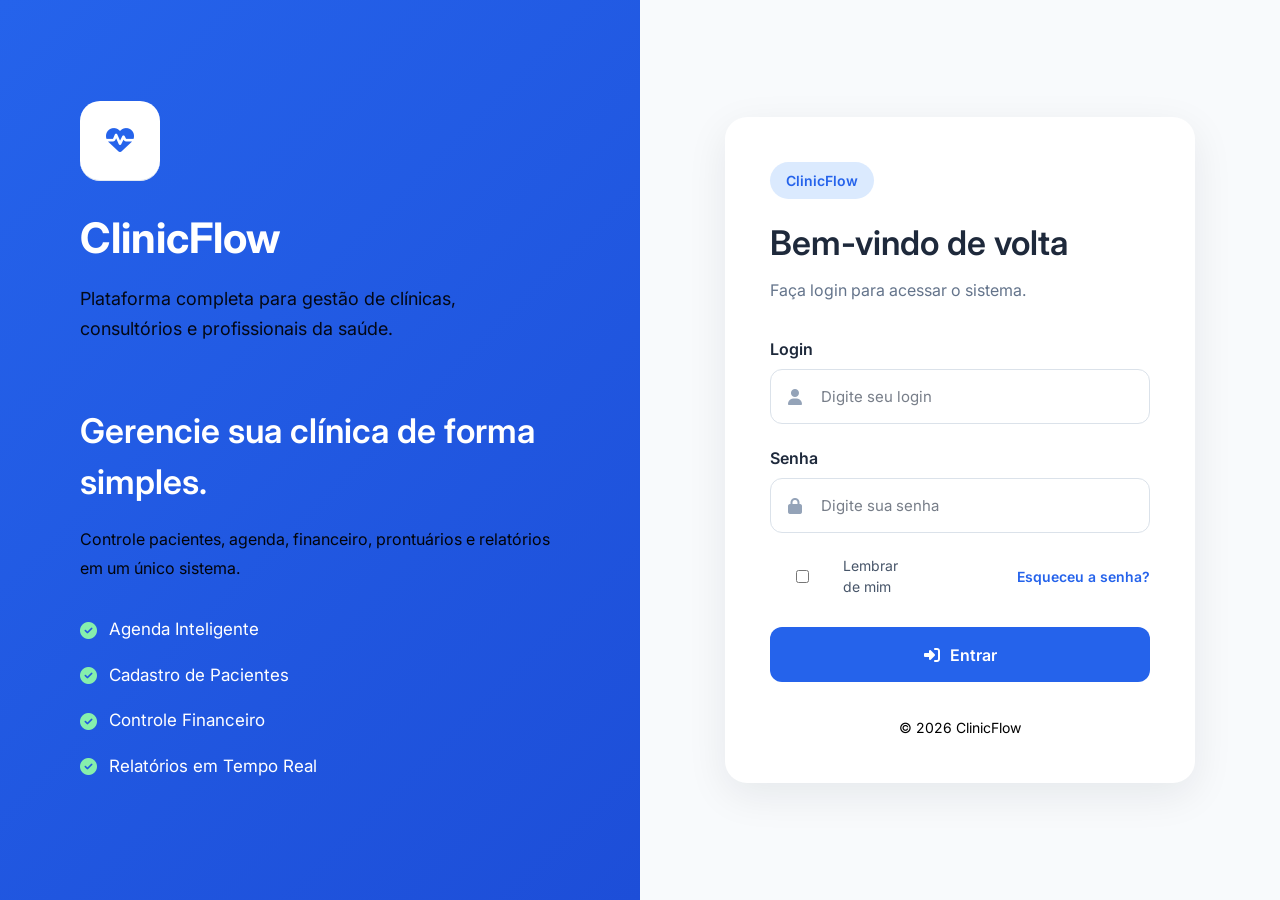
==== commit 59acbb10: "Criação de novas funcionalidades e ajustes" ====
--- a/html/agenda.html
+++ b/html/agenda.html
@@ -336,6 +336,7 @@
   <script src="../assets/js/core/utils.js"></script>
   <script src="../assets/js/core/storage.js"></script>
   <script src="../assets/js/core/auth.js"></script>
+  <script src="../assets/js/core/sidebar.js"></script>
   <script src="../assets/js/core/modal.js"></script>
   <script src="../assets/js/core/table.js"></script>
   <script src="../assets/js/core/cards.js"></script>
--- a/assets/css/core/global.css
+++ b/assets/css/core/global.css
@@ -1,7 +1,6 @@
 /* ==========================================================
    GLOBAL.CSS
    ClinicFlow
-   Parte 1 - Estrutura Base
    ========================================================== */
 /* ==========================================================
    BODY
@@ -47,7 +46,7 @@
   font-weight: var(--weight-medium);
 }
 
-/* ==========================================================
+/* =========================================================
    PARÁGRAFOS
    ========================================================== */
 p {
@@ -669,7 +668,7 @@
   color: var(--primary);
 }
 
-/* ==========================================================
+/* ========================================================
    PAINÉIS
    ========================================================== */
 .panel {
@@ -783,46 +782,31 @@
 }
 
 /* ==========================================================
-   GLOBAL.CSS
-   ClinicFlow
-   Parte 3 - Tabelas, Dashboard e Componentes
-   ========================================================== */
-
-/* ==========================================================
    GRID DASHBOARD
    ========================================================== */
-
 .dashboard-grid {
   display: grid;
-
   grid-template-columns: 2fr 1fr;
-
   gap: 24px;
-
   padding: 0 35px 35px;
 }
 
 .dashboard-row {
   display: grid;
-
   grid-template-columns: repeat(auto-fit, minmax(280px, 1fr));
-
   gap: 24px;
 }
 
 /* ==========================================================
    TABELAS
    ========================================================== */
-
 .table-responsive {
   width: 100%;
-
   overflow-x: auto;
 }
 
 .table {
   width: 100%;
-
   border-collapse: collapse;
 }
 
@@ -832,21 +816,15 @@
 
 .table thead th {
   padding: 16px 20px;
-
   font-size: 14px;
-
   font-weight: 600;
-
   color: var(--text-secondary);
-
   border-bottom: 1px solid var(--border-color);
 }
 
 .table tbody td {
   padding: 18px 20px;
-
   border-bottom: 1px solid var(--border-color);
-
   color: var(--text-primary);
 }
 
@@ -865,74 +843,55 @@
 /* ==========================================================
    STATUS
    ========================================================== */
-
 .status {
   display: inline-flex;
-
-  align-items: center;
-
+  align-items: center;
   justify-content: center;
-
   padding: 6px 12px;
-
   border-radius: 999px;
-
   font-size: 13px;
-
   font-weight: 600;
 }
 
 .status-confirmado {
   background: #dcfce7;
-
   color: #15803d;
 }
 
 .status-agendado {
   background: #dbeafe;
-
   color: #1d4ed8;
 }
 
 .status-andamento {
   background: #fef3c7;
-
   color: #a16207;
 }
 
 .status-cancelado {
   background: #fee2e2;
-
   color: #b91c1c;
 }
 
 .status-finalizado {
   background: #e2e8f0;
-
   color: #334155;
 }
 
 /* ==========================================================
    LISTAS
    ========================================================== */
-
 .list {
   display: flex;
-
   flex-direction: column;
 }
 
 .list-item {
   display: flex;
-
   justify-content: space-between;
-
-  align-items: center;
-
+  align-items: center;
   padding: 18px 22px;
-
   border-bottom: 1px solid var(--border-color);
-
   transition: var(--transition);
 }
 
@@ -947,16 +906,11 @@
 /* ==========================================================
    ATENDIMENTOS
    ========================================================== */
-
 .appointment {
   display: flex;
-
   flex-direction: column;
-
   gap: 4px;
-
   padding: 18px 24px;
-
   border-bottom: 1px solid var(--border-color);
 }
 
@@ -979,90 +933,64 @@
 /* ==========================================================
    PAGINAÇÃO
    ========================================================== */
-
 .pagination {
   display: flex;
-
   justify-content: flex-end;
-
-  align-items: center;
-
+  align-items: center;
   gap: 10px;
-
   margin-top: 24px;
 }
 
 .pagination button {
   width: 40px;
-
   height: 40px;
-
   border-radius: 10px;
-
   border: 1px solid var(--border-color);
-
   background: white;
-
   transition: var(--transition);
 }
 
 .pagination button:hover {
   background: var(--primary-light);
-
   color: var(--primary);
 }
 
 .pagination .active {
   background: var(--primary);
-
   color: white;
 }
 
 /* ==========================================================
    FILTROS
    ========================================================== */
-
 .filters {
   display: flex;
-
   justify-content: space-between;
-
-  align-items: center;
-
+  align-items: center;
   gap: 20px;
-
   margin-bottom: 24px;
 }
 
 .filters-left {
   display: flex;
-
   gap: 16px;
-
   flex-wrap: wrap;
 }
 
 .filters-right {
   display: flex;
-
   gap: 16px;
 }
 
 /* ==========================================================
    BREADCRUMB
    ========================================================== */
-
 .breadcrumb {
   display: flex;
-
-  align-items: center;
-
+  align-items: center;
   gap: 10px;
-
   margin-bottom: 25px;
-
   font-size: 14px;
-
   color: var(--text-muted);
 }
 
@@ -1073,111 +1001,83 @@
 /* ==========================================================
    ALERTAS
    ========================================================== */
-
 .alert {
   display: flex;
-
-  align-items: center;
-
+  align-items: center;
   gap: 15px;
-
   padding: 18px 20px;
-
   border-radius: 12px;
-
   margin-bottom: 20px;
 }
 
 .alert-success {
   background: #dcfce7;
-
   color: #166534;
 }
 
 .alert-warning {
   background: #fef3c7;
-
   color: #92400e;
 }
 
 .alert-danger {
   background: #fee2e2;
-
   color: #991b1b;
 }
 
 .alert-info {
   background: #dbeafe;
-
   color: #1d4ed8;
 }
 
 /* ==========================================================
    CHART
    ========================================================== */
-
 .chart-placeholder {
   height: 320px;
-
-  display: flex;
-
+  display: flex;
   flex-direction: column;
-
   justify-content: center;
-
-  align-items: center;
-
+  align-items: center;
   gap: 20px;
-
   color: var(--text-muted);
 }
 
 .chart-placeholder i {
   font-size: 64px;
-
   color: var(--primary);
 }
 
 /* ==========================================================
    GRID 2 COLUNAS
    ========================================================== */
-
 .grid-2 {
   display: grid;
-
   grid-template-columns: 1fr 1fr;
-
   gap: 24px;
 }
 
 /* ==========================================================
    GRID 3 COLUNAS
    ========================================================== */
-
 .grid-3 {
   display: grid;
-
   grid-template-columns: repeat(3, 1fr);
-
   gap: 24px;
 }
 
 /* ==========================================================
    GRID 4 COLUNAS
    ========================================================== */
-
 .grid-4 {
   display: grid;
-
   grid-template-columns: repeat(4, 1fr);
-
   gap: 24px;
 }
 
 /* ==========================================================
    FLEX
    ========================================================== */
-
 .flex {
   display: flex;
 }
@@ -1209,7 +1109,6 @@
 /* ==========================================================
    ESPAÇAMENTOS
    ========================================================== */
-
 .p-1 {
   padding: 8px;
 }
@@ -1269,7 +1168,6 @@
 /* ==========================================================
    RESPONSIVIDADE
    ========================================================== */
-
 @media (max-width: 1200px) {
   .dashboard-grid {
     grid-template-columns: 1fr;
@@ -1295,7 +1193,6 @@
 
   .logo {
     justify-content: center;
-
     padding: 0;
   }
 
@@ -1309,7 +1206,6 @@
 
   .filters {
     flex-direction: column;
-
     align-items: flex-start;
   }
 
@@ -1325,17 +1221,13 @@
 @media (max-width: 768px) {
   .cards {
     grid-template-columns: 1fr;
-
     padding: 20px;
   }
 
   .page-title {
     flex-direction: column;
-
     align-items: flex-start;
-
     gap: 20px;
-
     padding: 20px;
   }
 
@@ -1367,60 +1259,35 @@
 }
 
 /* ==========================================================
-   GLOBAL.CSS
-   ClinicFlow
-   Parte 4 - Componentes Avançados
-   ========================================================== */
-
-/* ==========================================================
    MODAL
    ========================================================== */
-
 .modal-overlay {
   position: fixed;
-
   inset: 0;
-
   background: rgba(15, 23, 42, 0.55);
-
-  display: flex;
-
+  display: flex;
   justify-content: center;
-
-  align-items: center;
-
+  align-items: center;
   opacity: 0;
-
   visibility: hidden;
-
   transition: 0.25s;
-
   z-index: var(--z-modal);
 }
 
 .modal-overlay.active {
   display: flex;
-
   opacity: 1;
-
   visibility: visible;
 }
 
 .modal {
   width: 100%;
-
   max-width: 650px;
-
   background: white;
-
   border-radius: 20px;
-
   overflow: hidden;
-
   box-shadow: var(--shadow-lg);
-
   transform: translateY(20px);
-
   transition: 0.25s;
 }
 
@@ -1430,13 +1297,9 @@
 
 .modal-header {
   display: flex;
-
   justify-content: space-between;
-
-  align-items: center;
-
+  align-items: center;
   padding: 24px;
-
   border-bottom: 1px solid var(--border-color);
 }
 
@@ -1446,45 +1309,30 @@
 
 .modal-footer {
   display: flex;
-
   justify-content: flex-end;
-
   gap: 16px;
-
   padding: 24px;
-
   border-top: 1px solid var(--border-color);
 }
 
 /* ==========================================================
    DROPDOWN
    ========================================================== */
-
 .dropdown {
   position: relative;
 }
 
 .dropdown-menu {
   position: absolute;
-
   top: 110%;
-
   right: 0;
-
   width: 220px;
-
   background: white;
-
   border-radius: 14px;
-
   border: 1px solid var(--border-color);
-
   box-shadow: var(--shadow-md);
-
   display: none;
-
   overflow: hidden;
-
   z-index: 500;
 }
 
@@ -1494,13 +1342,9 @@
 
 .dropdown-menu a {
   display: flex;
-
-  align-items: center;
-
+  align-items: center;
   gap: 12px;
-
   padding: 14px 18px;
-
   transition: 0.2s;
 }
 
@@ -1511,36 +1355,23 @@
 /* ==========================================================
    TOAST
    ========================================================== */
-
 .toast-container {
   position: fixed;
-
   top: 25px;
-
   right: 25px;
-
-  display: flex;
-
+  display: flex;
   flex-direction: column;
-
   gap: 15px;
-
   z-index: var(--z-toast);
 }
 
 .toast {
   min-width: 320px;
-
   padding: 18px;
-
   border-radius: 14px;
-
   background: white;
-
   border-left: 5px solid var(--primary);
-
   box-shadow: var(--shadow-md);
-
   animation: toastShow 0.35s ease;
 }
 
@@ -1559,13 +1390,11 @@
 @keyframes toastShow {
   from {
     opacity: 0;
-
     transform: translateX(40px);
   }
 
   to {
     opacity: 1;
-
     transform: translateX(0);
   }
 }
@@ -1573,24 +1402,17 @@
 /* ==========================================================
    TABS
    ========================================================== */
-
 .tabs {
   display: flex;
-
   gap: 10px;
-
   border-bottom: 1px solid var(--border-color);
 }
 
 .tab {
   padding: 14px 20px;
-
   cursor: pointer;
-
   border-bottom: 3px solid transparent;
-
   transition: 0.25s;
-
   font-weight: 600;
 }
 
@@ -1600,19 +1422,15 @@
 
 .tab.active {
   color: var(--primary);
-
   border-color: var(--primary);
 }
 
 /* ==========================================================
    ACCORDION
    ========================================================== */
-
 .accordion {
   border: 1px solid var(--border-color);
-
   border-radius: 14px;
-
   overflow: hidden;
 }
 
@@ -1626,19 +1444,14 @@
 
 .accordion-header {
   padding: 18px 22px;
-
   cursor: pointer;
-
   font-weight: 600;
-
   background: white;
 }
 
 .accordion-content {
   display: none;
-
   padding: 20px;
-
   background: var(--background-secondary);
 }
 
@@ -1649,65 +1462,45 @@
 /* ==========================================================
    TOOLTIP
    ========================================================== */
-
 .tooltip {
   position: relative;
-
   cursor: pointer;
 }
 
 .tooltip:hover::after {
   content: attr(data-tooltip);
-
   position: absolute;
-
   bottom: 120%;
-
   left: 50%;
-
   transform: translateX(-50%);
-
   background: #0f172a;
-
   color: white;
-
   padding: 8px 12px;
-
   border-radius: 8px;
-
   font-size: 13px;
-
   white-space: nowrap;
 }
 
 /* ==========================================================
    PROGRESS BAR
    ========================================================== */
-
 .progress {
   width: 100%;
-
   height: 10px;
-
   background: #e2e8f0;
-
   border-radius: 999px;
-
   overflow: hidden;
 }
 
 .progress-bar {
   height: 100%;
-
   background: var(--primary);
-
   border-radius: 999px;
 }
 
 /* ==========================================================
    TIMELINE
    ========================================================== */
-
 .timeline {
   border-left: 3px solid var(--primary);
 
@@ -1722,33 +1515,22 @@
 
 .timeline-item::before {
   content: "";
-
   width: 14px;
-
   height: 14px;
-
   border-radius: 50%;
-
   background: var(--primary);
-
   position: absolute;
-
   left: -32px;
-
   top: 5px;
 }
 
 /* ==========================================================
    SKELETON LOADING
    ========================================================== */
-
 .skeleton {
   background: linear-gradient(90deg, #f1f5f9 25%, #e2e8f0 50%, #f1f5f9 75%);
-
   background-size: 200% 100%;
-
   animation: skeleton 1.4s infinite;
-
   border-radius: 10px;
 }
 
@@ -1765,71 +1547,51 @@
 /* ==========================================================
    GOOGLE CALENDAR (BASE)
    ========================================================== */
-
 .calendar {
   display: grid;
-
   grid-template-columns: 90px repeat(7, 1fr);
 }
 
 .calendar-header {
   display: grid;
-
   grid-template-columns: 90px repeat(7, 1fr);
-
   border-bottom: 1px solid var(--border-color);
 }
 
 .calendar-header div {
   padding: 18px;
-
   text-align: center;
-
   font-weight: 600;
 }
 
 .calendar-hour {
   height: 70px;
-
   border-bottom: 1px solid var(--border-light);
-
   padding: 8px;
 }
 
 .calendar-cell {
   border-left: 1px solid var(--border-light);
-
   border-bottom: 1px solid var(--border-light);
-
   position: relative;
-
   min-height: 70px;
 }
 
 .calendar-event {
   position: absolute;
-
   left: 6px;
-
   right: 6px;
-
   top: 6px;
-
   background: var(--primary);
-
   color: white;
-
   padding: 8px;
-
   border-radius: 10px;
-
   font-size: 13px;
 }
 
 /* ==========================================================
    DARK MODE
    ========================================================== */
-
 [data-theme="dark"] .card,
 [data-theme="dark"] .panel,
 [data-theme="dark"] .modal,
@@ -1861,14 +1623,12 @@
 /* ==========================================================
    EFEITOS
    ========================================================== */
-
 .hover-lift {
   transition: 0.25s;
 }
 
 .hover-lift:hover {
   transform: translateY(-5px);
-
   box-shadow: var(--shadow-md);
 }
 
